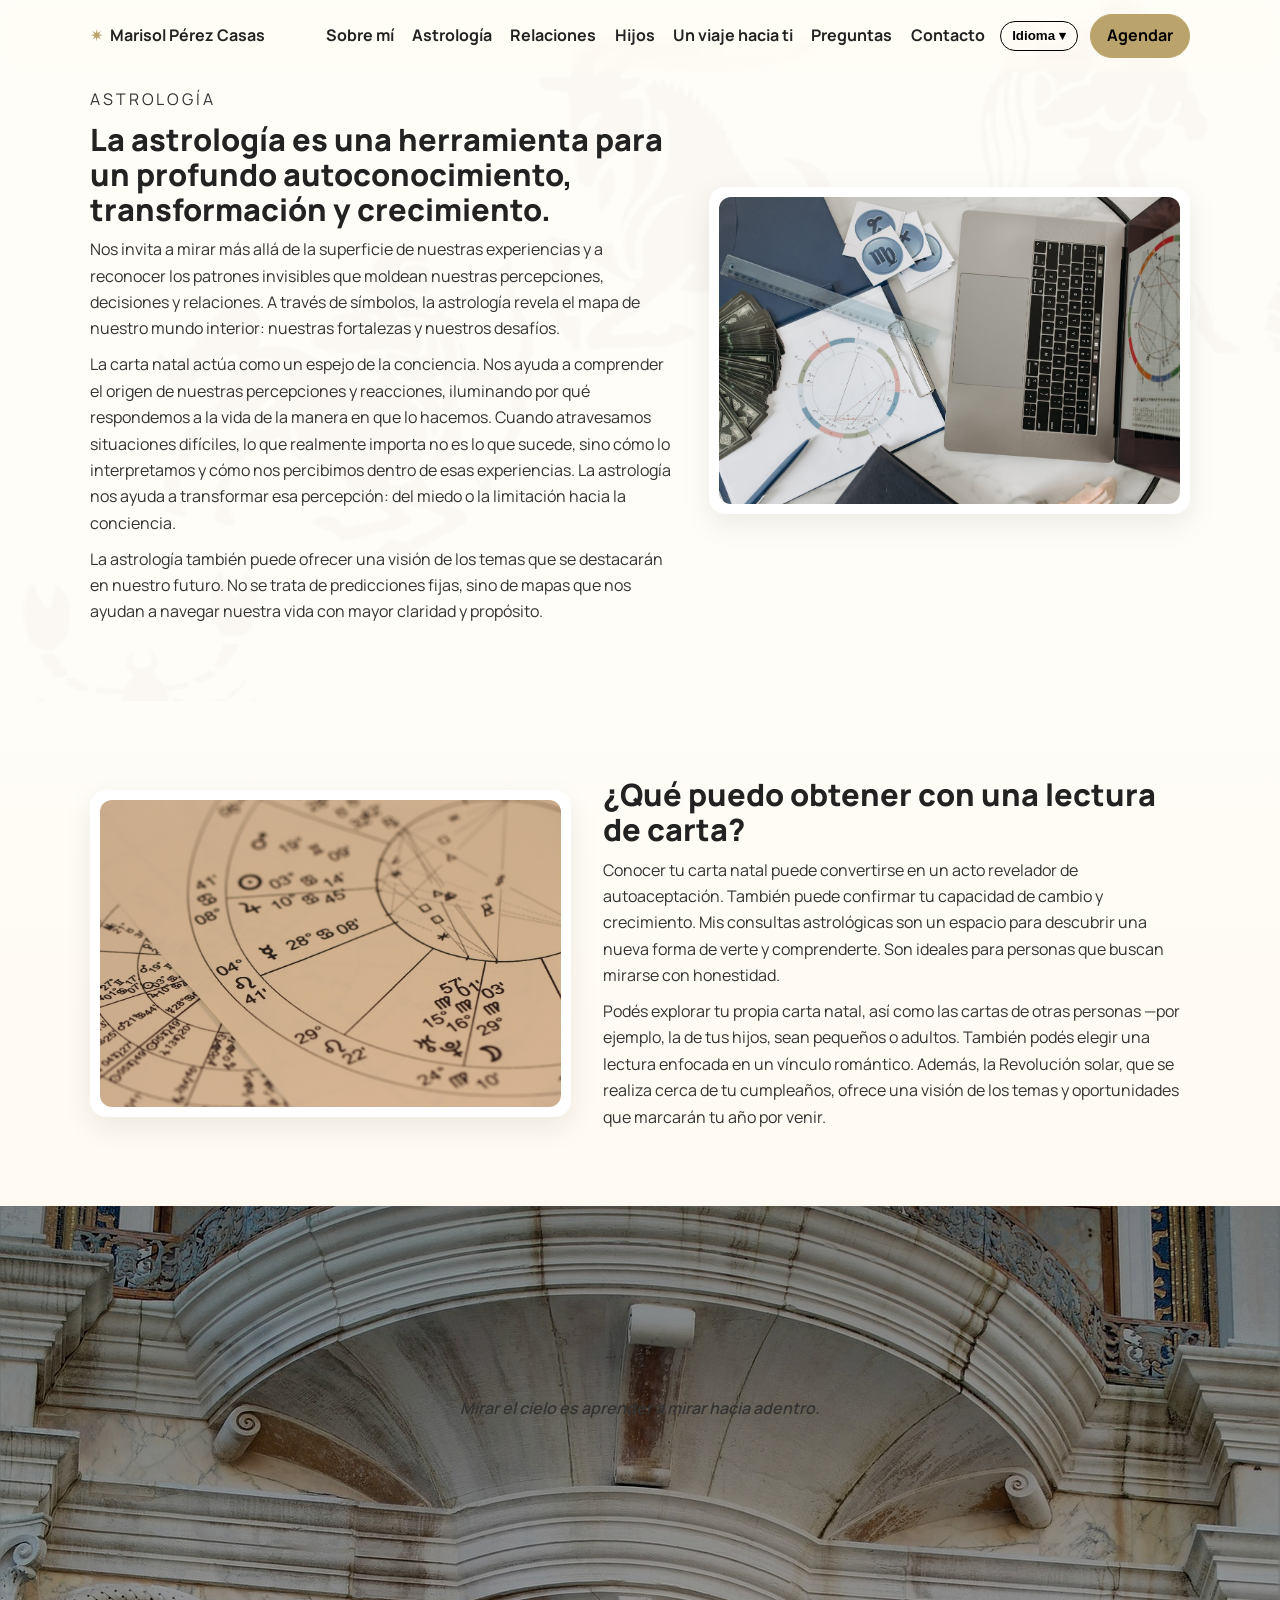
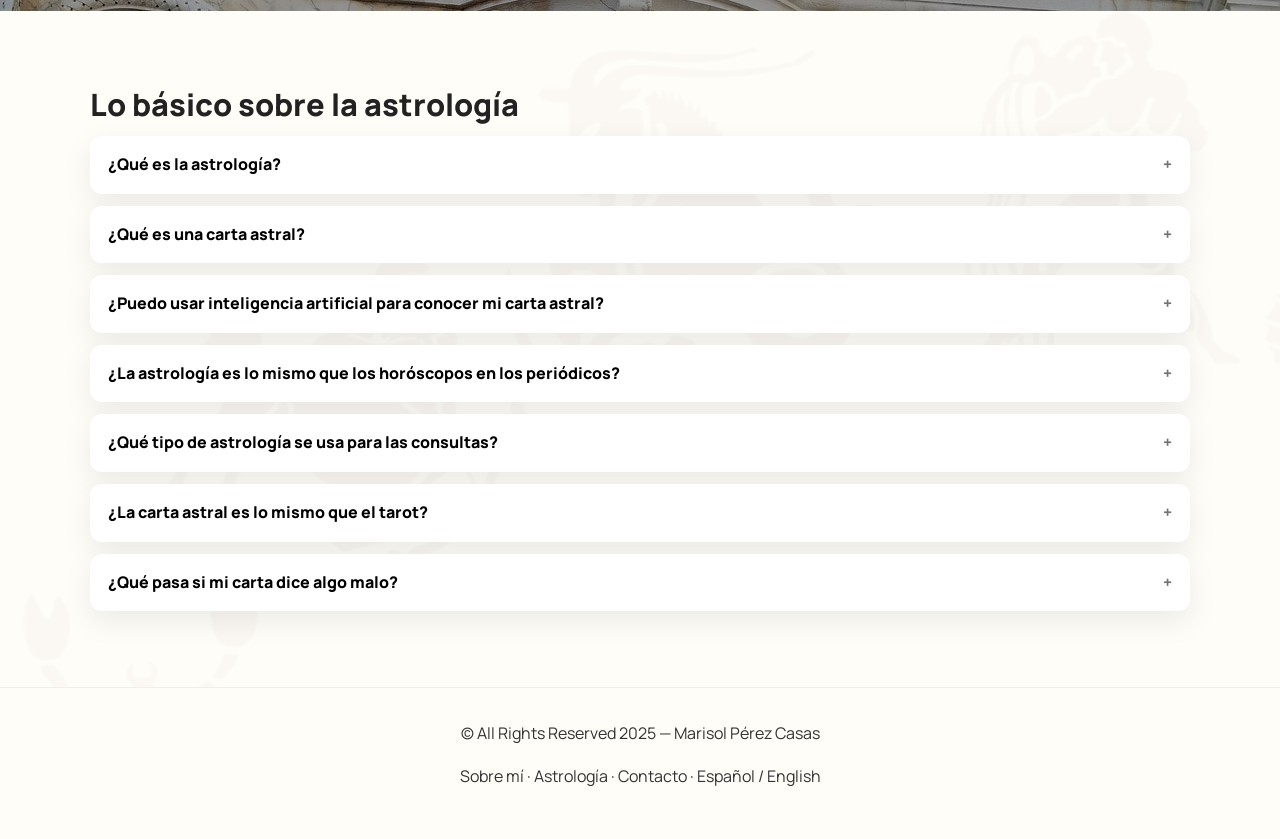
==== astrologia.html @ abf8d865 "Add files via upload" ====
<!doctype html>
<html lang="es">
<head>
  <meta charset="utf-8" />
  <meta name="viewport" content="width=device-width, initial-scale=1" />
  <title>Astrología — Marisol Pérez Casas</title>
  <meta name="description" content="La astrología como herramienta de autoconocimiento, transformación y crecimiento.">
  <link rel="preconnect" href="https://fonts.gstatic.com" crossorigin>
  <link href="https://fonts.googleapis.com/css2?family=Manrope:wght@400;600;700;800&display=swap" rel="stylesheet">

  <!-- 1) GLOBAL del sitio (NO tocar el orden) -->
  <link rel="stylesheet" href="styles.css?v=3">
  <!-- 2) Estilos LOCALES de esta página -->
  <link rel="stylesheet" href="astrologia.css?v=3">

  <link rel="icon" href="favicon.png">
</head>

<body>
  <!-- HEADER (mismo patrón que el sitio) -->
  <header class="site-header" id="site-header">
    <div class="wrap bar">
      <a class="brand" href="index.html#inicio"><span class="mark">✷</span>Marisol Pérez Casas</a>
      <nav class="site-nav" aria-label="Principal">
        <a href="sobre-mi.html">
          <span class="i18n" data-lang="es">Sobre mí</span>
          <span class="i18n" data-lang="en">About me</span>
        </a>

        <a href="astrologia.html" aria-current="page">
          <span class="i18n" data-lang="es">Astrología</span>
          <span class="i18n" data-lang="en">Astrology</span>
        </a>

        <a href="relaciones.html">
          <span class="i18n" data-lang="es">Relaciones</span>
          <span class="i18n" data-lang="en">Relationships</span>
        </a>

        <a href="hijos.html">
          <span class="i18n" data-lang="es">Hijos</span>
          <span class="i18n" data-lang="en">Children</span>
        </a>

        <a href="viaje.html">
          <span class="i18n" data-lang="es">Un viaje hacia ti</span>
          <span class="i18n" data-lang="en">A Journey Within</span>
        </a>

        <a href="faqs.html">
          <span class="i18n" data-lang="es">Preguntas</span>
          <span class="i18n" data-lang="en">FAQs</span>
        </a>

        <a href="contacto.html">
          <span class="i18n" data-lang="es">Contacto</span>
          <span class="i18n" data-lang="en">Contact</span>
        </a>

        <!-- Idiomas (con banderas) -->
        <div class="lang">
          <button class="lang-btn" aria-haspopup="true" aria-expanded="false">
            <span class="i18n" data-lang="es">Idioma ▾</span>
            <span class="i18n" data-lang="en">Language ▾</span>
          </button>
          <div class="lang-menu" role="menu">
            <a role="menuitem" href="#" data-setlang="es">🇵🇷 Español</a>
            <a role="menuitem" href="#" data-setlang="en">🇺🇸 English</a>
          </div>
        </div>

        <a class="btn" href="index.html#cta">
          <span class="i18n" data-lang="es">Agendar</span>
          <span class="i18n" data-lang="en">Book now</span>
        </a>
      </nav>
      <button class="nav-toggle" aria-label="Abrir menú" aria-expanded="false">☰</button>
    </div>
  </header>

  <main id="contenido">
    <!-- INTRO: texto izq + foto der (mosaico sutil) -->
    <section class="astro-hero astro-mosaic">
      <div class="wrap astro-grid">
        <div class="astro-copy">
          <p class="eyebrow i18n" data-lang="en">ASTRO BASICS</p>
          <p class="eyebrow i18n" data-lang="es">ASTROLOGÍA</p>

          <h1 class="section-title i18n" data-lang="en">
            Astrology is a tool for deep self-knowledge, transformation, and growth.
          </h1>
          <h1 class="section-title i18n" data-lang="es">
            La astrología es una herramienta para un profundo autoconocimiento, transformación y crecimiento.
          </h1>

          <!-- Texto EN -->
          <div class="i18n" data-lang="en">
            <p>Astrology invites us to look beyond the surface of our experiences and recognize the invisible patterns that shape our perceptions, choices, and relationships. Through symbols, astrology reveals the blueprint of our inner world—our strengths and challenges.</p>
            <p>The natal chart serves as a mirror of consciousness. It helps us understand the origin of our perceptions and reactions, illuminating why we respond to life the way we do. When we move through difficult situations, what truly matters is not what happens, but how we interpret it and how we perceive ourselves within those experiences. Astrology helps us shift that perception—from fear or limitation to awareness.</p>
            <p>Astrology can also offer insight into the themes that will be emphasized in our future. These are not fixed predictions, but rather roadmaps that help us navigate the unfolding of our life.</p>
          </div>

          <!-- Texto ES -->
          <div class="i18n" data-lang="es">
            <p>Nos invita a mirar más allá de la superficie de nuestras experiencias y a reconocer los patrones invisibles que moldean nuestras percepciones, decisiones y relaciones. A través de símbolos, la astrología revela el mapa de nuestro mundo interior: nuestras fortalezas y nuestros desafíos.</p>
            <p>La carta natal actúa como un espejo de la conciencia. Nos ayuda a comprender el origen de nuestras percepciones y reacciones, iluminando por qué respondemos a la vida de la manera en que lo hacemos. Cuando atravesamos situaciones difíciles, lo que realmente importa no es lo que sucede, sino cómo lo interpretamos y cómo nos percibimos dentro de esas experiencias. La astrología nos ayuda a transformar esa percepción: del miedo o la limitación hacia la conciencia.</p>
            <p>La astrología también puede ofrecer una visión de los temas que se destacarán en nuestro futuro. No se trata de predicciones fijas, sino de mapas que nos ayudan a navegar nuestra vida con mayor claridad y propósito.</p>
          </div>
        </div>

        <figure class="frame astro-figure">
          <img src="cartanatal3.jpg" alt="Ilustración y cálculo de carta natal sobre escritorio">
        </figure>
      </div>
    </section>

    <!-- ¿Qué obtengo con una lectura? (imagen izq + texto der) -->
    <section class="astro-duo">
      <div class="wrap astro-grid astro-grid--invert">
        <figure class="frame astro-figure">
          <img src="cartanatal6.jpg" alt="Detalle de un mapa natal y notas">
        </figure>

        <div class="astro-copy">
          <h2 class="section-title i18n" data-lang="en">What do I get when I have my chart read?</h2>
          <h2 class="section-title i18n" data-lang="es">¿Qué puedo obtener con una lectura de carta?</h2>

          <!-- EN -->
          <div class="i18n" data-lang="en">
            <p>Getting to know your natal chart can become a revealing act of self-acceptance. It can also confirm your capacity for change and growth. My astrology consultations are a space to find a new way of seeing and understanding yourself. They are ideal for people who want to look at themselves honestly.</p>
            <p>You can explore your own natal chart, as well as the charts of others—such as your children, whether young or adult. You may also choose a reading focused on a romantic relationship. In addition, the Solar Return reading, done around your birthday, offers insight into the themes and opportunities that will shape your year ahead.</p>
          </div>
          <!-- ES -->
          <div class="i18n" data-lang="es">
            <p>Conocer tu carta natal puede convertirse en un acto revelador de autoaceptación. También puede confirmar tu capacidad de cambio y crecimiento. Mis consultas astrológicas son un espacio para descubrir una nueva forma de verte y comprenderte. Son ideales para personas que buscan mirarse con honestidad.</p>
            <p>Podés explorar tu propia carta natal, así como las cartas de otras personas —por ejemplo, la de tus hijos, sean pequeños o adultos. También podés elegir una lectura enfocada en un vínculo romántico. Además, la Revolución solar, que se realiza cerca de tu cumpleaños, ofrece una visión de los temas y oportunidades que marcarán tu año por venir.</p>
          </div>
        </div>
      </div>
    </section>

    <!-- Ventana / Banda (parallax) -->
    <section class="astro-band" aria-label="Frase destacada">
      <div class="astro-band-inner">
        <p class="i18n" data-lang="en">To look at the sky is to learn to look within.</p>
        <p class="i18n" data-lang="es">Mirar el cielo es aprender a mirar hacia adentro.</p>
      </div>
    </section>

    <!-- FAQ: Lo básico sobre la astrología (con imagen pequeña en Q2) -->
    <section class="astro-faq astro-mosaic" id="faq">
      <div class="wrap">
        <h2 class="section-title i18n" data-lang="en">Astrology Basics</h2>
        <h2 class="section-title i18n" data-lang="es">Lo básico sobre la astrología</h2>

        <div class="astro-accordion" id="astro-accordion">
          <!-- Q1 -->
          <article class="astro-item">
            <button class="astro-q" aria-expanded="false">
              <span class="i18n" data-lang="en">What is astrology?</span>
              <span class="i18n" data-lang="es">¿Qué es la astrología?</span>
              <span class="astro-icon" aria-hidden="true">+</span>
            </button>
            <div class="astro-a" hidden>
              <div class="i18n" data-lang="en">
                <p>Astrology is a sacred language that opens doors to self-knowledge and transformation. It is a map that connects the cosmos with the psyche and displays the deeper meaning of our relationships and experiences. Astrology relies on symbols as a way of revealing our inner architecture. It illuminates our energetic makeup, potential, and patterns.</p>
              </div>
              <div class="i18n" data-lang="es">
                <p>La astrología es un lenguaje sagrado que abre puertas al autoconocimiento y la transformación. Mi mirada astrológica se basa en la carta natal como un mapa que conecta el cosmos con la psique y nos revela el sentido de nuestros vínculos y experiencias. La astrología incluye símbolos como una forma de revelar nuestra arquitectura interna. Muestra las energías que nos conforman, nuestro potencial y nuestros patrones.</p>
              </div>
            </div>
          </article>

          <!-- Q2 (con imagen pequeña interna) -->
          <article class="astro-item">
            <button class="astro-q" aria-expanded="false">
              <span class="i18n" data-lang="en">What is a natal chart?</span>
              <span class="i18n" data-lang="es">¿Qué es una carta astral?</span>
              <span class="astro-icon" aria-hidden="true">+</span>
            </button>
            <div class="astro-a" hidden>
              <div class="i18n" data-lang="en">
                <p>A natal chart is the map of the sky on the date, time, and place of your birth. The chart is composed of symbols, and astrologers study for years to understand the meaning of each one. This is Carl Jung’s natal chart; he used astrology for patient analysis and as a research tool. Carl Jung was a Swiss psychiatrist and psychologist and the founder of analytical psychology.</p>
              </div>
              <div class="i18n" data-lang="es">
                <p>Es el mapa del cielo en la fecha, hora y lugar de tu nacimiento. La carta se compone de símbolos. El astrólogo estudia durante años para entender qué significa cada símbolo. Esta es la carta astral de Carl Jung, quien usaba la astrología para su análisis de pacientes y como medio de investigación.</p>
              </div>

              <figure class="astro-fig-small">
                <img src="carta.webp" alt="Ejemplo de carta natal">
                <figcaption>
                  <span class="i18n" data-lang="en">Example natal chart.</span>
                  <span class="i18n" data-lang="es">Ejemplo de carta natal.</span>
                </figcaption>
              </figure>
            </div>
          </article>

          <!-- Q3 -->
          <article class="astro-item">
            <button class="astro-q" aria-expanded="false">
              <span class="i18n" data-lang="en">Can I use artificial intelligence to understand my birth chart?</span>
              <span class="i18n" data-lang="es">¿Puedo usar inteligencia artificial para conocer mi carta astral?</span>
              <span class="astro-icon" aria-hidden="true">+</span>
            </button>
            <div class="astro-a" hidden>
              <div class="i18n" data-lang="en">
                <p>It’s possible that one day AI will be able to make surprising interpretations of a chart. That is not yet the case. I have asked AI questions about my own chart, and it makes mistakes, often responding: “You’re right, sorry!” Nothing replaces, nor will ever replace, the personal contact with a human astrologer.</p>
              </div>
              <div class="i18n" data-lang="es">
                <p>Es probable que algún día la inteligencia artificial logre hacer interpretaciones sorprendentes de una carta. Eso aún no es posible. Le he hecho preguntas a IA sobre mi carta, pero se equivoca y me dice: “¡disculpa, tienes razón!”. Nada sustituye, ni sustituirá, el contacto personal con un astrólogo humano.</p>
              </div>
            </div>
          </article>

          <!-- Q4 -->
          <article class="astro-item">
            <button class="astro-q" aria-expanded="false">
              <span class="i18n" data-lang="en">Is astrology the same as the horoscopes in newspapers?</span>
              <span class="i18n" data-lang="es">¿La astrología es lo mismo que los horóscopos en los periódicos?</span>
              <span class="astro-icon" aria-hidden="true">+</span>
            </button>
            <div class="astro-a" hidden>
              <div class="i18n" data-lang="en">
                <p>No. Newspaper horoscopes are very general messages based only on the Sun sign, which is why they can sound vague or repetitive. Astrology, on the other hand, is a deep and personalized language. It considers the positions of the Sun, Moon, Ascendant, and all the planets at the moment of your birth, creating a unique chart that reveals your character, your cycles, and your potential.</p>
              </div>
              <div class="i18n" data-lang="es">
                <p>No. Los horóscopos de los periódicos son mensajes muy generales basados solo en el signo solar y por eso pueden sonar imprecisos o repetitivos. La astrología, en cambio, es un lenguaje profundo y personalizado. Considera la posición del Sol, la Luna, el Ascendente y todos los planetas al momento de tu nacimiento, creando una carta única que revela tu carácter, tus ciclos y tu potencial.</p>
              </div>
            </div>
          </article>

          <!-- Q5 -->
          <article class="astro-item">
            <button class="astro-q" aria-expanded="false">
              <span class="i18n" data-lang="en">What type of astrology is used for the consultations?</span>
              <span class="i18n" data-lang="es">¿Qué tipo de astrología se usa para las consultas?</span>
              <span class="astro-icon" aria-hidden="true">+</span>
            </button>
            <div class="astro-a" hidden>
              <div class="i18n" data-lang="en">
                <p>Astrology has developed over centuries, and there are many trends and schools. I focus on what is often called evolutionary or psychological astrology, where the birth chart is seen as a “code” that astrologers interpret to find answers to the mystery that each human being is.</p>
              </div>
              <div class="i18n" data-lang="es">
                <p>La astrología tiene muchos siglos de evolución. Hay muchas tendencias y corrientes astrológicas. Me enfoco en lo que llaman “astrología evolutiva” o “psicológica”, donde la carta astral es un “código” que interpretamos los astrólogos para encontrar respuestas al misterio que es cada ser humano.</p>
              </div>
            </div>
          </article>

          <!-- Q6 -->
          <article class="astro-item">
            <button class="astro-q" aria-expanded="false">
              <span class="i18n" data-lang="en">Is a birth chart the same as the tarot?</span>
              <span class="i18n" data-lang="es">¿La carta astral es lo mismo que el tarot?</span>
              <span class="astro-icon" aria-hidden="true">+</span>
            </button>
            <div class="astro-a" hidden>
              <div class="i18n" data-lang="en">
                <p>No. A birth chart is created from your birth data (date, time, and place) and reflects the position of the planets at that moment, offering a unique map of your personality, cycles, and potential. Tarot, on the other hand, is a symbolic tool that uses cards to explore present situations and open perspectives on possible paths. They are different languages, but they can complement each other as guides for self-knowledge.</p>
              </div>
              <div class="i18n" data-lang="es">
                <p>No. La carta astral se construye con tus datos de nacimiento (fecha, hora y lugar) y refleja la posición de los planetas al momento en que naciste, ofreciendo un mapa único de tu personalidad, ciclos y potencial. El tarot, en cambio, es una herramienta simbólica que utiliza cartas para explorar situaciones presentes y abrir perspectivas sobre posibles caminos. Ambos son lenguajes distintos, pero pueden complementarse como guías de autoconocimiento.</p>
              </div>
            </div>
          </article>

          <!-- Q7 -->
          <article class="astro-item">
            <button class="astro-q" aria-expanded="false">
              <span class="i18n" data-lang="en">What if my chart says something bad?</span>
              <span class="i18n" data-lang="es">¿Qué pasa si mi carta dice algo malo?</span>
              <span class="astro-icon" aria-hidden="true">+</span>
            </button>
            <div class="astro-a" hidden>
              <div class="i18n" data-lang="en">
                <p>In astrology, there are no “good” or “bad” charts. Every configuration shows potentials, challenges, and lessons. What might seem “difficult” in your chart actually points to tensions that can be transformed into opportunities for growth, resources, and new directions. The purpose of a reading is to give you clarity and tools so you can make the most of your talents and face your challenges with greater awareness.</p>
              </div>
              <div class="i18n" data-lang="es">
                <p>En astrología no existen cartas “buenas” o “malas”. Cada configuración muestra potenciales, desafíos y aprendizajes. Lo que puede parecer “difícil” en tu carta señala tensiones que podés convertir en oportunidades de crecimiento, en recursos y en caminos para transformarte. La lectura busca dar claridad y herramientas para que aproveches tus talentos y afrontes tus retos con mayor conciencia.</p>
              </div>
            </div>
          </article>

        </div>
      </div>
    </section>
  </main>

  <footer>
    <div class="wrap">
      <p>© All Rights Reserved 2025 — Marisol Pérez Casas</p>
      <p>Sobre mí · Astrología · Contacto · Español / English</p>
    </div>
  </footer>

  <script src="astrologia.js?v=3" defer></script>
</body>
</html>
---- styles.css ----
:root{
  --bg:#fffdf8; --ink:#222; --muted:#555; --accent:#bba36c; --deep:#0e0e16;
  --card:#fff; --shadow:0 10px 30px rgba(0,0,0,.08); --radius:16px;
}
*{box-sizing:border-box;margin:0;padding:0}
html{scroll-behavior:smooth}
body{font-family:Manrope,system-ui,sans-serif;background:var(--bg);color:var(--ink);line-height:1.6;font-size:16px;-webkit-font-smoothing:antialiased;-moz-osx-font-smoothing:grayscale}
img{max-width:100%;height:auto;display:block}
.wrap{width:min(1100px,92%);margin-inline:auto}

/* HEADER */
.site-header{position:fixed;inset:0 0 auto;z-index:30;backdrop-filter:saturate(140%) blur(6px);transition:color .2s ease}
.bar{display:flex;justify-content:space-between;align-items:center;padding:14px 0}
.brand{font-weight:700;text-decoration:none;display:flex;align-items:center;gap:.4rem}
.mark{color:var(--accent)}
.site-nav{display:flex;align-items:center;gap:12px}
.site-nav a{font-weight:700;text-decoration:none;padding:.3rem .2rem;border-radius:6px}
.site-nav .btn{border:1px solid var(--accent);padding:.5rem 1rem;border-radius:999px}
.nav-toggle{display:none}

/* Header color modes */
.site-header.on-dark .brand,
.site-header.on-dark .site-nav a{color:#fff}
.site-header.on-dark .site-nav .btn{border-color:#fff;color:#000;background:#fff}
.site-header:not(.on-dark) .brand,
.site-header:not(.on-dark) .site-nav a{color:var(--ink)}
.site-header:not(.on-dark) .site-nav .btn{border-color:var(--accent);color:#000;background:var(--accent)}

/* Idioma dropdown */
.lang{position:relative}
.lang-btn{background:transparent;border:1px solid currentColor;border-radius:999px;padding:.4rem .7rem;font-weight:700;cursor:pointer}
.lang-menu{position:absolute;right:0;top:calc(100% + 6px);background:var(--card);box-shadow:var(--shadow);border-radius:10px;padding:6px;display:none}
.lang-menu.open{display:block}
.lang-menu a{display:block;padding:.45rem .7rem;color:inherit;white-space:nowrap;text-decoration:none}

/* HERO */
.hero{position:relative;min-height:90vh;display:flex;align-items:center;justify-content:center;color:#fff;text-align:center}
.hero video{position:absolute;inset:0;width:100%;height:100%;object-fit:cover;z-index:-1;filter:brightness(.6);background:#000}
.hero-content{padding:110px 1rem 60px}
h1{
  font-family: Manrope, system-ui, sans-serif;
  font-weight: 800;
  font-size: clamp(2rem,4vw + 1rem,3.5rem);
  line-height: 1.14;
  margin-bottom: .5em;
}
.lead{font-size:1.1rem;max-width:45ch;margin-inline:auto;margin-bottom:1.5em}
.cta-row{display:flex;gap:1rem;justify-content:center;flex-wrap:wrap}
.btn{display:inline-block;padding:.8rem 1.3rem;border-radius:999px;text-decoration:none;font-weight:800;transition:transform .2s}
.btn-primary{background:var(--accent);color:#000}
.btn-ghost{border:1px solid #fff;color:#fff}
.btn:hover{transform:translateY(-2px)}

/* SECCIONES */
section{padding:80px 0}
.section-title{
  font-family: Manrope, system-ui, sans-serif; /* fuente consistente para todos los títulos de sección */
  font-weight: 800;
  font-size: clamp(1.85rem, 2.4vw, 2.2rem);
  line-height: 1.14;
  margin-bottom: .5rem;
  color: inherit;
}

/* Párrafos: espaciado y lectura más profesional en todas las secciones */
section p,
.wrap p,
.about-grid p,
.natal p,
.transformacion p,
.mosaic p{
  margin-bottom: 1.05rem;   /* separación consistente entre párrafos */
  color: #333;              /* texto ligeramente más oscuro para buena legibilidad */
  font-size: 1rem;
  line-height: 1.65;        /* mayor interlineado para lectura cómoda */
}

/* Evitar margen extra en el último párrafo de una sección */
section p:last-child{margin-bottom:0}
.section-sub{color:var(--muted);margin-bottom:1.5em}
.quote{font-style:italic;color:#6c6284}
/* Pretítulo (eyebrow) */
.eyebrow{font-size:12px; letter-spacing:.18em; text-transform:uppercase; color:var(--muted); margin:0 0 6px}

/* GRIDS */
.about-grid{display:grid;grid-template-columns:1.1fr .9fr;gap:2rem;align-items:center}
.about-grid--invert{grid-template-columns:.9fr 1.1fr}

/* FRAME */
.frame{background:var(--card);border-radius:var(--radius);box-shadow:var(--shadow);padding:10px}
.frame img{border-radius:12px}

/* MOSAICO (fondos beige) */
.mosaic{position:relative}
.mosaic::before{
  content:""; position:absolute; inset:0; z-index:0;
  background-image:url("./logo-astro1.png?v=1");
  background-repeat:repeat;
  background-size:1800px auto;
  opacity:.02;
  pointer-events:none;
}
.mosaic > *{ position:relative; z-index:1; }

/* BANDAS NATURALES (parallax) */
.band{position:relative;padding:0;overflow:hidden;min-height:45vh}
.band .band-inner{
  position:relative;z-index:2;text-align:center;color:#fff;
  display:grid;place-items:center;min-height:45vh;padding:0 1rem;
  font-family:Manrope,serif;font-size:1.3rem;
  font-style: italic;
  font-weight: 500;
}
.band::before{
  content:"";position:absolute;inset:0;z-index:0;
  background-size:cover;
  background-position:center var(--band-pos, 0%);
  filter:brightness(.85);
}
.band::after{
  content:"";position:absolute;inset:0;z-index:1;
  background:linear-gradient(180deg,rgba(0,0,0,.35),rgba(0,0,0,.25));
}
.band-playa::before{background-image:url("./playa-atardecer-con-sol.jpg?v=1");}
.band-luna::before{background-image:url("./ciclo-lunar.jpg?v=1");}

/* Forzar contraste en textos que van sobre imágenes (bandas) */
.band .band-inner,
.band .band-inner p,
.band .band-inner .section-title{
  color: #fff !important;
}

/* TRANSFORMACIÓN */
.transformacion{background:linear-gradient(180deg,#fffdf8,#fffaf1)}

/* SERVICIOS */
.services-grid{display:grid;grid-template-columns:repeat(auto-fit,minmax(240px,1fr));gap:24px;margin-top:22px}
.card{background:var(--card);border-radius:var(--radius);box-shadow:var(--shadow);padding:22px}
.service{text-align:center}
.service.card, a.service.card, .services-grid > a {
  display: block;               /* que la tarjeta ocupe bloque completo */
  text-decoration: none;        /* quitar subrayado de enlace */
  color: inherit;               /* mantener colores del contenido */
  cursor: pointer;
}
.service.card img{transition:transform .18s ease}
.service.card:hover{transform:translateY(-6px)}
.service.card:focus{outline:3px solid rgba(187,163,108,.16);outline-offset:6px}
.service img{width:70px;margin-inline:auto;margin-bottom:10px;opacity:.95}
.service h3{
  font-family: Manrope, system-ui, sans-serif;
  font-weight: 800;
  margin-bottom: .35rem;
}

/* CARTA NATAL */
.natal{
  position: relative;
  z-index: 1;
  display: grid;
  grid-template-columns: 1.1fr .9fr;
  gap: 2rem;
  align-items: center;
  padding: 80px 0;
  margin-top: 32px;
}
.natal::before{
  content:"";
  position:absolute; top:0; bottom:0; left:50%;
  width:100vw; transform:translateX(-50%);
  background:linear-gradient(180deg,#fffdf8,#fffaf1);
  z-index:-1;
}
.natal .frame{background:var(--card);border-radius:var(--radius);box-shadow:var(--shadow);padding:10px}
.natal .frame img{border-radius:12px}

/* TESTIMONIOS */
.testimonials{background:linear-gradient(180deg,#fff,#faf7ef)}
.t-carousel{position:relative; overflow:hidden;}
.t-track{display:flex; transform:translateX(0); transition:transform .5s ease;}
.t-slide{flex:0 0 100%; padding:28px}
.t-slide blockquote{
  font-family: Manrope, system-ui, sans-serif;
  font-weight: 600;
  font-size: clamp(1rem, 1.2vw + .8rem, 1.4rem);
  line-height: 1.6;
  color: #333;
  text-align: center;
  margin-bottom: 12px;
  font-style: italic;
}
.t-slide cite{display:block;text-align:center;color:#666;font-style:normal;font-weight:700}
.t-dots{display:flex;justify-content:center;gap:10px;margin-top:12px}
.t-dot{width:10px;height:10px;border-radius:50%;border:1px solid #999;background:#ddd;cursor:pointer;transition:transform .2s, background .2s}
.t-dot[aria-selected="true"]{background:#555;transform:scale(1.15)}

/* CTA (fondo) */
.cta{position:relative;padding:0}
.cta.cta-bg{
  background:url("./luna-atardecer.jpg?v=1") center/cover no-repeat; 
  min-height:60vh;
}
.cta-overlay{position:absolute;inset:0;background:linear-gradient(180deg,rgba(0,0,0,.45),rgba(0,0,0,.35));z-index:0}
.cta-wrap{position:relative;z-index:1;display:grid;place-items:center;min-height:60vh}
.cta-content{text-align:center}
.cta-content .btn{margin-top:1.2rem}
.on-dark{color:#fff}

/* WhatsApp floating action button (shared across all pages via app.js) */
.whatsapp-fab{
  position:fixed;
  right:20px;
  bottom:20px;
  width:56px;
  height:56px;
  display:grid;
  place-items:center;
  background:#fff;
  border-radius:50%;
  box-shadow:0 8px 20px rgba(0,0,0,.12);
  z-index:9999;
  text-decoration:none;
}
.whatsapp-fab svg{width:26px;height:26px;display:block;color:#000}
.whatsapp-fab:focus{outline:3px solid rgba(187,163,108,.18);outline-offset:4px}

/* FOOTER */
footer{padding:2rem 0;border-top:1px solid #eee;text-align:center;color:#777;font-size:.9rem}

/* RESPONSIVE */
@media (max-width:850px){
  .about-grid,.about-grid--invert,.natal{grid-template-columns:1fr}
  .site-nav{display:none;position:absolute;right:4%;top:60px;background:var(--card);box-shadow:var(--shadow);border-radius:12px;padding:10px;flex-direction:column}
  .site-nav.open{display:flex}
  .nav-toggle{display:inline-block;background:transparent;border:0;font-size:24px;color:inherit}
}
@media (min-width:851px){ .nav-toggle{display:none} }

/* ===== i18n ===== */
.i18n{display:none}
.i18n.is-active{display:revert}

/* Fallback: si no hay JS, mostrar ES por defecto */
html.no-js .i18n[data-lang="es"]{display:revert}

/* --- Selector de idioma: color fijo oscuro, no hereda on-dark --- */
.site-header .lang.lang--fixed .lang-btn{
  color:#111;                   /* SIEMPRE negro */
  border-color:#111;
  background:#fff;
}

.site-header .lang.lang--fixed .lang-menu{
  background:#fff;              /* menú blanco constante */
  box-shadow:var(--shadow);
}

.site-header .lang.lang--fixed .lang-menu a{
  color:#111;                   /* items en negro */
}

.site-header .lang.lang--fixed .lang-menu a:hover{
  background:#f2f2f2;
}

/* Opcional: quitamos borde del botón cuando el header está oscuro
   (ya definimos arriba el borde negro fijo) */
.site-header.on-dark .lang.lang--fixed .lang-btn{
  color:#111;
  border-color:#111;
  background:#fff;
}

/* Espaciado interno entre título, texto y botón */
.cta-content {
  display: flex;
  flex-direction: column;
  align-items: center;
  text-align: center;
  gap: 1.5rem; /* separa los elementos verticalmente */
}
---- astrologia.css ----
/* SOLO estilos locales. El layout base y NAV vienen de styles.css */
:root{
  /* Variables ya existen en styles.css, pero las referenciamos por claridad */
  --bg:#fffdf8; --ink:#222; --muted:#555; --accent:#bba36c;
  --card:#fff; --shadow:0 10px 30px rgba(0,0,0,.08); --radius:16px;
}

/* Utilidades locales */
img{max-width:100%;height:auto;display:block}
.frame{background:var(--card);border-radius:var(--radius);box-shadow:var(--shadow);padding:10px}
.frame img{border-radius:12px}

/* ====== Mosaico sutil como en el index ====== */
.astro-mosaic{position:relative}
.astro-mosaic::before{
  content:""; position:absolute; inset:0; z-index:0;
  background-image:url("logo-astro1.png");
  background-repeat:repeat;
  background-size:1800px auto;  /* grande para que no se noten círculos */
  opacity:.02; pointer-events:none;
}
.astro-mosaic > *{ position:relative; z-index:1 }

/* ====== Grids de la página ====== */
.astro-grid{display:grid;grid-template-columns:1.1fr .9fr;gap:2rem;align-items:center}
.astro-grid--invert{grid-template-columns:.9fr 1.1fr}
@media (max-width:900px){
  .astro-grid,.astro-grid--invert{grid-template-columns:1fr}
}

/* ====== Sección 1 (Intro) ====== */
.astro-hero{padding:76px 0}
.astro-copy p{margin:.6em 0}

/* Limitar y centrar la figura para que no quede chica ni pegada al título */
.astro-figure{
  max-width: 680px;          /* podés subir a 720 si querés más grande */
  justify-self: center;      /* centra dentro del grid */
}

/* ====== Sección 2 (Duo crema) ====== */
.astro-duo{
  padding:76px 0;
  background:linear-gradient(180deg,#fffdf8,#fffaf1);
}

/* ====== Ventana / Banda (parallax) ====== */
.astro-band{
  position:relative; padding:0; overflow:hidden; min-height:45vh;
}
.astro-band .astro-band-inner{
  position:relative; z-index:2; text-align:center; color:#fff;
  display:grid; place-items:center; min-height:45vh; padding:0 1rem;
  font-style:italic; font-weight:600;
}
.astro-band::before{
  content:""; position:absolute; inset:0; z-index:0;
  background-image:url("zoodiaco-edificio.jpg");
  background-size:cover;
  background-position:center var(--astro-band-pos, 0%);
  filter:brightness(.85);
}
.astro-band::after{
  content:""; position:absolute; inset:0; z-index:1;
  background:linear-gradient(180deg,rgba(0,0,0,.35),rgba(0,0,0,.25));
}

/* ====== FAQ (acordeón) ====== */
.astro-faq{padding:76px 0}
.astro-accordion{display:grid;gap:12px;margin-top:14px}
.astro-item{background:var(--card);border-radius:12px;box-shadow:var(--shadow);overflow:hidden}
.astro-q{
  width:100%; text-align:left; background:transparent; border:0; padding:16px 18px;
  font:inherit; font-weight:800; display:flex; justify-content:space-between; align-items:center; cursor:pointer;
}
.astro-icon{font-weight:900; opacity:.55; margin-left:12px; transition:.2s}
.astro-q[aria-expanded="true"] .astro-icon{transform:rotate(45deg)}
.astro-a{padding:0 18px 16px}
.astro-a p{margin:.6em 0}

/* Imagen pequeña dentro de la respuesta #2 */
.astro-fig-small{
  margin:12px auto 0; text-align:center; max-width:320px;   /* tamaño chico */
}
.astro-fig-small img{
  width:100%; height:auto; display:block;
  border-radius:10px; box-shadow:0 8px 22px rgba(0,0,0,.08);
}
.astro-fig-small figcaption{
  font-size:.9rem; color:#666; margin-top:6px;
}

/* ====== Menú móvil (usa el patrón del sitio) ====== */
.nav-toggle{display:none}
@media (max-width:850px){
  .site-nav{display:none;position:absolute;right:4%;top:60px;background:var(--card);box-shadow:var(--shadow);border-radius:12px;padding:10px;flex-direction:column}
  .site-nav.open{display:flex}
  .nav-toggle{display:inline-block;background:transparent;border:0;font-size:24px;color:inherit}
}
@media (min-width:851px){ .nav-toggle{display:none} }

.i18n { display:none; }
html[lang="es"] .i18n[data-lang="es"] { display:block; }
html[lang="en"] .i18n[data-lang="en"] { display:block; }
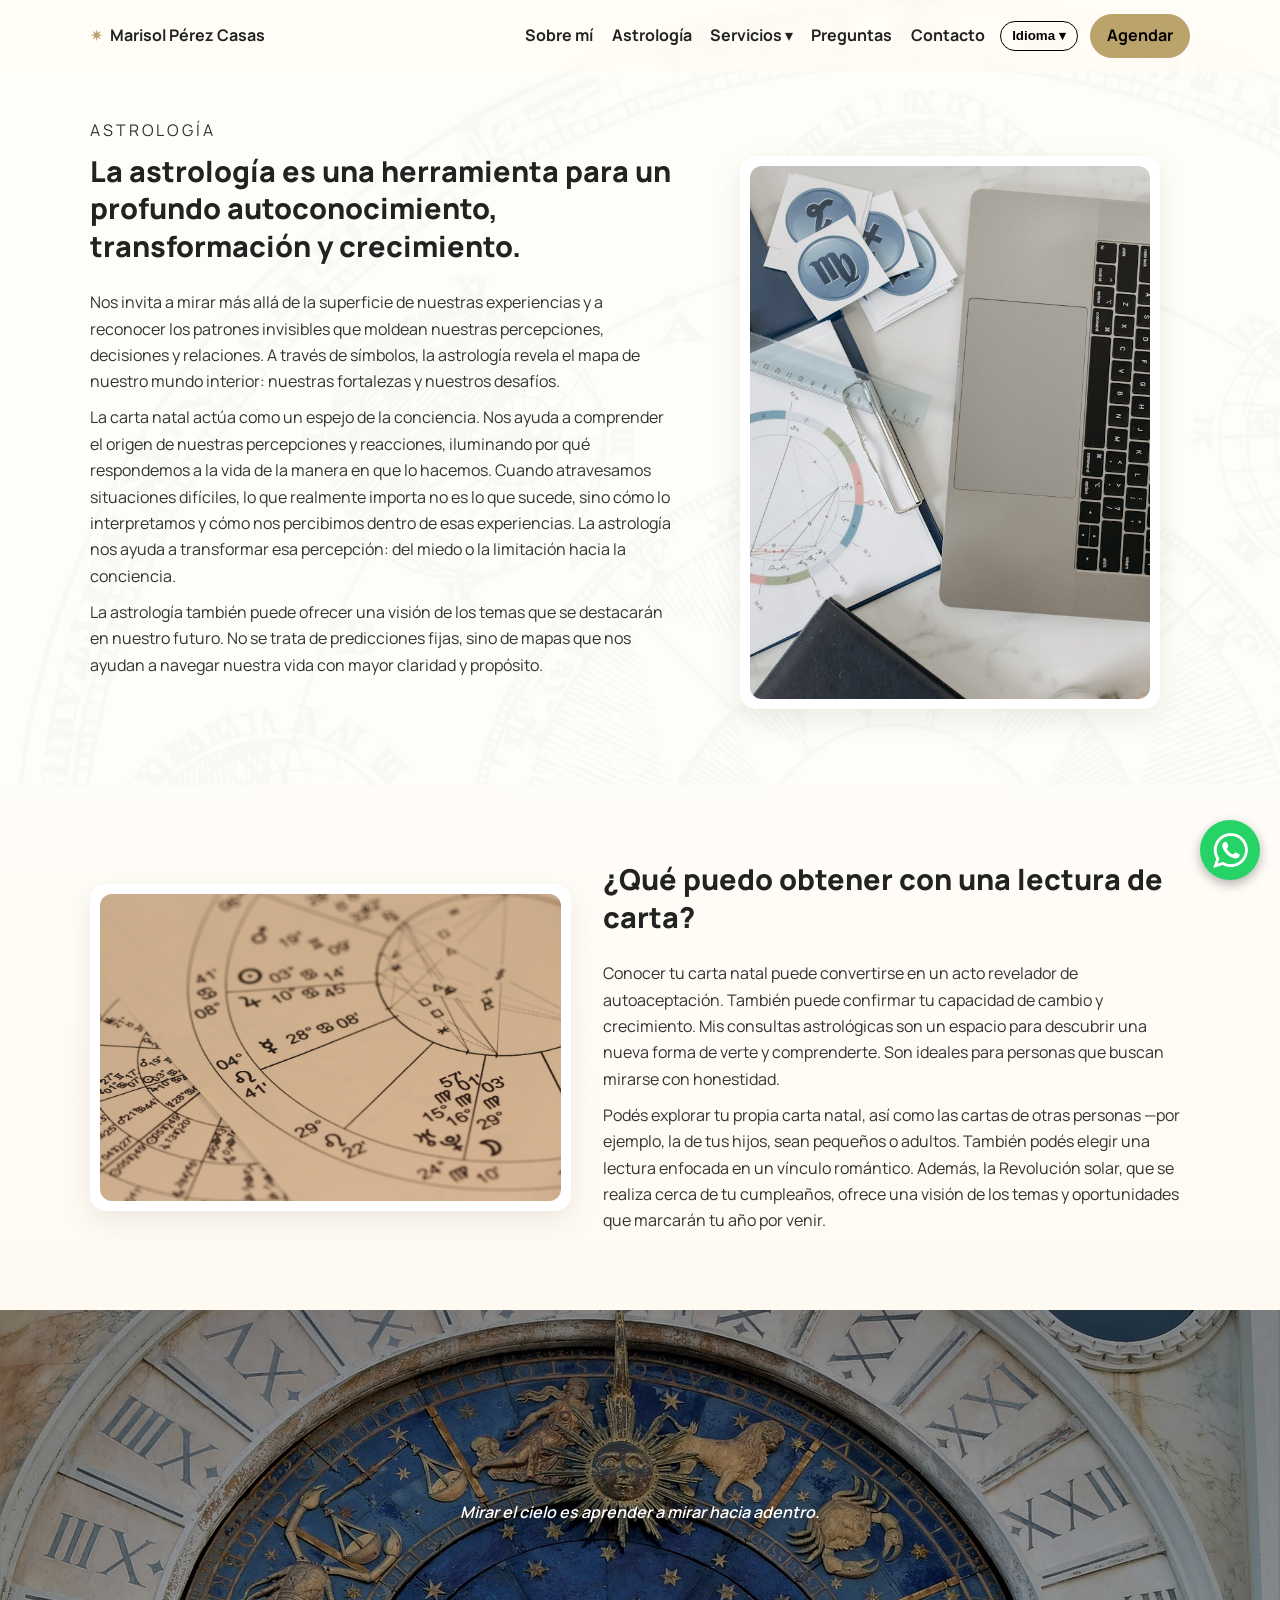
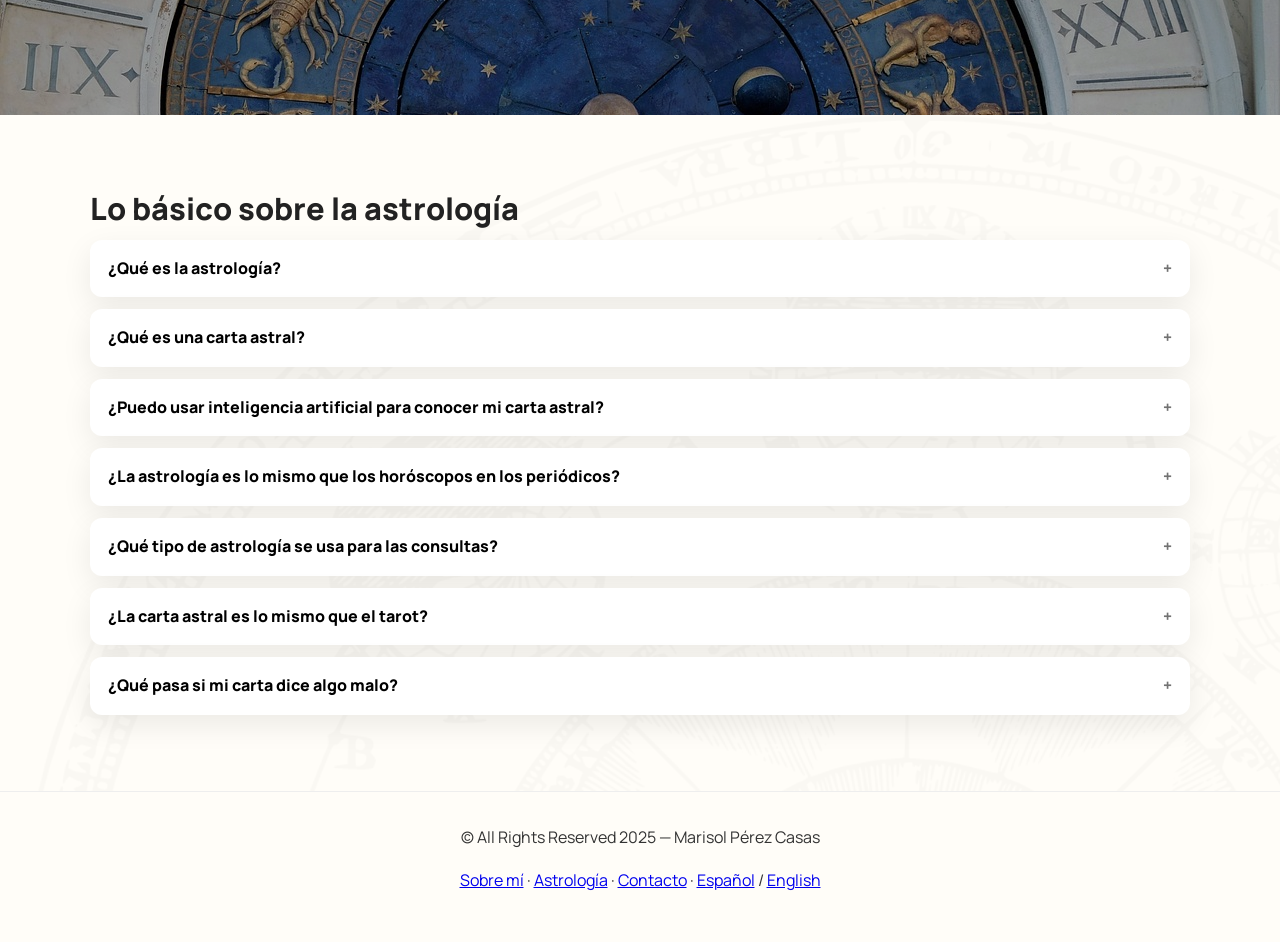
==== commit 79971731: "Add files via upload" ====
--- a/astrologia.html
+++ b/astrologia.html
@@ -32,20 +32,17 @@
           <span class="i18n" data-lang="en">Astrology</span>
         </a>
 
-        <a href="relaciones.html">
-          <span class="i18n" data-lang="es">Relaciones</span>
-          <span class="i18n" data-lang="en">Relationships</span>
-        </a>
-
-        <a href="hijos.html">
-          <span class="i18n" data-lang="es">Hijos</span>
-          <span class="i18n" data-lang="en">Children</span>
-        </a>
-
-        <a href="viaje.html">
-          <span class="i18n" data-lang="es">Un viaje hacia ti</span>
-          <span class="i18n" data-lang="en">A Journey Within</span>
-        </a>
+        <div class="nav-item">
+          <button class="nav-services-btn" aria-expanded="false">
+            <span class="i18n" data-lang="es">Servicios ▾</span>
+            <span class="i18n" data-lang="en">Services ▾</span>
+          </button>
+          <div class="services-menu" role="menu">
+            <a role="menuitem" href="relaciones.html"><span class="i18n" data-lang="es">Relaciones</span><span class="i18n" data-lang="en">Relationships</span></a>
+            <a role="menuitem" href="hijos.html"><span class="i18n" data-lang="es">Hijos</span><span class="i18n" data-lang="en">Children</span></a>
+            <a role="menuitem" href="viaje.html"><span class="i18n" data-lang="es">Un viaje hacia ti</span><span class="i18n" data-lang="en">A Journey Within</span></a>
+          </div>
+        </div>
 
         <a href="faqs.html">
           <span class="i18n" data-lang="es">Preguntas</span>
@@ -289,10 +286,11 @@
   <footer>
     <div class="wrap">
       <p>© All Rights Reserved 2025 — Marisol Pérez Casas</p>
-      <p>Sobre mí · Astrología · Contacto · Español / English</p>
+      <p class="i18n" data-lang="es"><a href="sobre-mi.html">Sobre mí</a> · <a href="astrologia.html">Astrología</a> · <a href="contacto.html">Contacto</a> · <a href="#" data-setlang="es">Español</a> / <a href="#" data-setlang="en">English</a></p>
+      <p class="i18n" data-lang="en"><a href="sobre-mi.html">About</a> · <a href="astrologia.html">Astrology</a> · <a href="contacto.html">Contact</a> · <a href="#" data-setlang="es">Spanish</a> / <a href="#" data-setlang="en">English</a></p>
     </div>
   </footer>
 
-  <script src="astrologia.js?v=3" defer></script>
+  <script src="app.js" defer></script>
 </body>
 </html>
--- a/styles.css
+++ b/styles.css
@@ -1,3 +1,10 @@
+/* ELIMINAR (si existen) líneas inválidas y duplicados
+   - Borrar: 'noo// ...existing code...'
+   - Borrar el primer bloque duplicado de:
+     .lang-btn .lang-flag, .lang-menu .lang-flag { ... }
+*/
+
+/* Asegura variables (debería quedar solo una vez) */
 :root{
   --bg:#fffdf8; --ink:#222; --muted:#555; --accent:#bba36c; --deep:#0e0e16;
   --card:#fff; --shadow:0 10px 30px rgba(0,0,0,.08); --radius:16px;
@@ -32,6 +39,8 @@
 .lang-menu{position:absolute;right:0;top:calc(100% + 6px);background:var(--card);box-shadow:var(--shadow);border-radius:10px;padding:6px;display:none}
 .lang-menu.open{display:block}
 .lang-menu a{display:block;padding:.45rem .7rem;color:inherit;white-space:nowrap;text-decoration:none}
+.lang-menu .lang-flag{ margin-left:.4rem; font-size:1rem; line-height:1; }
+.lang-btn .lang-flag{ display:none; }
 
 /* HERO */
 .hero{position:relative;min-height:90vh;display:flex;align-items:center;justify-content:center;color:#fff;text-align:center}
@@ -96,7 +105,7 @@
   content:""; position:absolute; inset:0; z-index:0;
   background-image:url("./logo-astro1.png?v=1");
   background-repeat:repeat;
-  background-size:1800px auto;
+  background-size:2000px auto;
   opacity:.02;
   pointer-events:none;
 }
@@ -118,7 +127,7 @@
   filter:brightness(.85);
 }
 .band::after{
-  content:"";position:absolute;inset:0;z-index:1;
+  content:""; position:absolute; inset:0; z-index:1;
   background:linear-gradient(180deg,rgba(0,0,0,.35),rgba(0,0,0,.25));
 }
 .band-playa::before{background-image:url("./playa-atardecer-con-sol.jpg?v=1");}
@@ -130,6 +139,21 @@
 .band .band-inner .section-title{
   color: #fff !important;
 }
+
+/* Variantes de bandas/hero locales (coherencia entre páginas) */
+.astro-band-inner, .faq-hero .hero-inner, .hero-content, .cta .cta-content, .astro-hero .astro-copy{
+  color: #fff !important;
+  text-shadow: 0 6px 20px rgba(0,0,0,.45), 0 2px 6px rgba(0,0,0,.25);
+}
+
+/* Menú Servicios (nav) */
+.site-nav .nav-item{position:relative}
+.site-nav .nav-item .nav-services-btn{background:transparent;border:0;color:inherit;font-weight:700;cursor:pointer;padding:.3rem .2rem;border-radius:6px}
+.site-nav .nav-item .services-menu{position:absolute;top:calc(100% + 8px);left:0;background:var(--card);box-shadow:var(--shadow);border-radius:10px;padding:8px;display:none;min-width:180px}
+.site-nav .nav-item.open .services-menu{ display:block; }
+.site-nav .services-menu a{display:block;padding:.45rem .7rem;color:inherit;text-decoration:none;border-radius:6px}
+.site-nav .services-menu a:hover{background:#f5f5f5}
+
 
 /* TRANSFORMACIÓN */
 .transformacion{background:linear-gradient(180deg,#fffdf8,#fffaf1)}
@@ -195,6 +219,109 @@
 .t-dot{width:10px;height:10px;border-radius:50%;border:1px solid #999;background:#ddd;cursor:pointer;transition:transform .2s, background .2s}
 .t-dot[aria-selected="true"]{background:#555;transform:scale(1.15)}
 
+/* ===== Carrusel de Testimonios ===== */
+.testimonial-carousel {
+  position: relative;
+  overflow: hidden;
+  padding-bottom: 3rem;
+}
+
+.testimonial-track {
+  display: flex;
+  transition: transform 0.5s ease-in-out;
+}
+
+.testimonial-card {
+  min-width: 100%;
+  flex-shrink: 0;
+  padding: 2rem;
+  background: var(--card);
+  border-radius: var(--radius);
+  box-shadow: var(--shadow);
+}
+
+.testimonial-card p {
+  font-style: italic;
+  color: var(--muted);
+  margin-bottom: 1rem;
+  line-height: 1.7;
+}
+
+.testimonial-card cite {
+  display: block;
+  font-weight: 700;
+  color: var(--accent);
+  font-style: normal;
+}
+
+/* Dots/indicadores */
+.carousel-dots {
+  display: flex;
+  justify-content: center;
+  gap: 0.5rem;
+  margin-top: 1.5rem;
+}
+
+.dot {
+  width: 10px;
+  height: 10px;
+  border-radius: 50%;
+  background: #ddd;
+  border: none;
+  cursor: pointer;
+  transition: all 0.3s ease;
+  padding: 0;
+}
+
+.dot.active,
+.dot:hover {
+  background: var(--accent);
+  transform: scale(1.2);
+}
+
+.dot:focus {
+  outline: 2px solid var(--accent);
+  outline-offset: 2px;
+}
+
+/* Botones prev/next (opcional) */
+.carousel-btn {
+  position: absolute;
+  top: 50%;
+  transform: translateY(-50%);
+  background: rgba(255, 255, 255, 0.9);
+  border: 1px solid #ddd;
+  border-radius: 50%;
+  width: 40px;
+  height: 40px;
+  display: flex;
+  align-items: center;
+  justify-content: center;
+  cursor: pointer;
+  z-index: 10;
+  transition: all 0.3s ease;
+}
+
+.carousel-btn:hover {
+  background: var(--accent);
+  color: #000;
+  border-color: var(--accent);
+}
+
+.carousel-btn--prev {
+  left: 1rem;
+}
+
+.carousel-btn--next {
+  right: 1rem;
+}
+
+@media (max-width: 768px) {
+  .carousel-btn {
+    display: none;
+  }
+}
+
 /* CTA (fondo) */
 .cta{position:relative;padding:0}
 .cta.cta-bg{
@@ -280,3 +407,70 @@
   text-align: center;
   gap: 1.5rem; /* separa los elementos verticalmente */
 }
+
+/* Servicios: mismo tamaño y en negrita (sin tocar layout) */
+.site-nav .nav-item .nav-services-btn{
+  background:transparent; border:0; color:inherit; cursor:pointer;
+  font:inherit; font-weight:700; line-height:inherit;
+  padding:.3rem .2rem; border-radius:6px;
+  display:inline-flex; align-items:center;
+  -webkit-appearance:none; appearance:none;
+}
+
+/* Dropdown Servicios: fondo blanco + texto negro */
+.site-nav .nav-item .services-menu{
+  position:absolute; top:calc(100% + 8px); left:0;
+  background:#fff; box-shadow:var(--shadow);
+  border-radius:10px; padding:8px; display:none; min-width:180px;
+}
+.site-nav .services-menu a{
+  display:block; padding:.45rem .7rem;
+  color:#111 !important; text-decoration:none; border-radius:6px;
+}
+.site-nav .services-menu a:hover{ background:#f5f5f5; }
+
+/* Frases solicitadas en blanco (hero y CTA) */
+.hero .lead{ color:#fff !important; }
+.cta .cta-content p{ color:#fff !important; }
+
+/* Botón flotante de WhatsApp */
+.whatsapp-float {
+  position: fixed;
+  bottom: 20px;
+  right: 20px;
+  width: 60px;
+  height: 60px;
+  background: #25D366;
+  border-radius: 50%;
+  box-shadow: 0 4px 12px rgba(0,0,0,0.3);
+  display: flex;
+  align-items: center;
+  justify-content: center;
+  z-index: 1000;
+  transition: transform 0.3s ease, box-shadow 0.3s ease;
+}
+
+.whatsapp-float:hover {
+  transform: scale(1.1);
+  box-shadow: 0 6px 20px rgba(0,0,0,0.4);
+}
+
+.whatsapp-float img {
+  width: 35px;
+  height: 35px;
+  object-fit: contain;
+}
+
+@media (max-width: 768px) {
+  .whatsapp-float {
+    width: 50px;
+    height: 50px;
+    bottom: 15px;
+    right: 15px;
+  }
+  
+  .whatsapp-float img {
+    width: 28px;
+    height: 28px;
+  }
+}
--- a/astrologia.css
+++ b/astrologia.css
@@ -28,14 +28,41 @@
   .astro-grid,.astro-grid--invert{grid-template-columns:1fr}
 }
 
-/* ====== Sección 1 (Intro) ====== */
+/* ====== Sección 1 (Intro) - SIN sombreado ====== */
 .astro-hero{padding:76px 0}
 .astro-copy p{margin:.6em 0}
+.astro-copy .section-title,
+.astro-copy p,
+.astro-copy .eyebrow {
+  text-shadow: none;
+}
 
-/* Limitar y centrar la figura para que no quede chica ni pegada al título */
-.astro-figure{
-  max-width: 680px;          /* podés subir a 720 si querés más grande */
-  justify-self: center;      /* centra dentro del grid */
+/* Título negro y más pequeño para ocupar 3 líneas */
+.astro-copy .section-title {
+  color: #222;
+  font-size: 1.8rem;
+  line-height: 1.3;
+  max-width: 100%;
+  margin-bottom: 1.5rem;
+}
+
+@media (max-width: 900px) {
+  .astro-copy .section-title {
+    font-size: 1.5rem;
+  }
+}
+
+/* Imagen vertical en el primer grid (cartanatal3.jpg) */
+.astro-hero .astro-figure {
+  max-width: 420px;  /* más angosto para aspecto vertical */
+  justify-self: center;
+  margin-top: 80px;  /* baja el inicio de la imagen */
+}
+
+.astro-hero .astro-figure img {
+  aspect-ratio: 3/4;  /* proporción vertical */
+  object-fit: cover;
+  object-position: center;
 }
 
 /* ====== Sección 2 (Duo crema) ====== */
@@ -53,12 +80,20 @@
   display:grid; place-items:center; min-height:45vh; padding:0 1rem;
   font-style:italic; font-weight:600;
 }
+.astro-band .astro-band-inner p {
+  color: #fff;
+  font-size: 1 rem;
+  line-height: 1.4;
+  margin: 0;
+}
 .astro-band::before{
   content:""; position:absolute; inset:0; z-index:0;
   background-image:url("zoodiaco-edificio.jpg");
   background-size:cover;
   background-position:center var(--astro-band-pos, 0%);
   filter:brightness(.85);
+  /* Transición suave para movimiento fluido */
+  transition: background-position 0.3s ease-out;
 }
 .astro-band::after{
   content:""; position:absolute; inset:0; z-index:1;
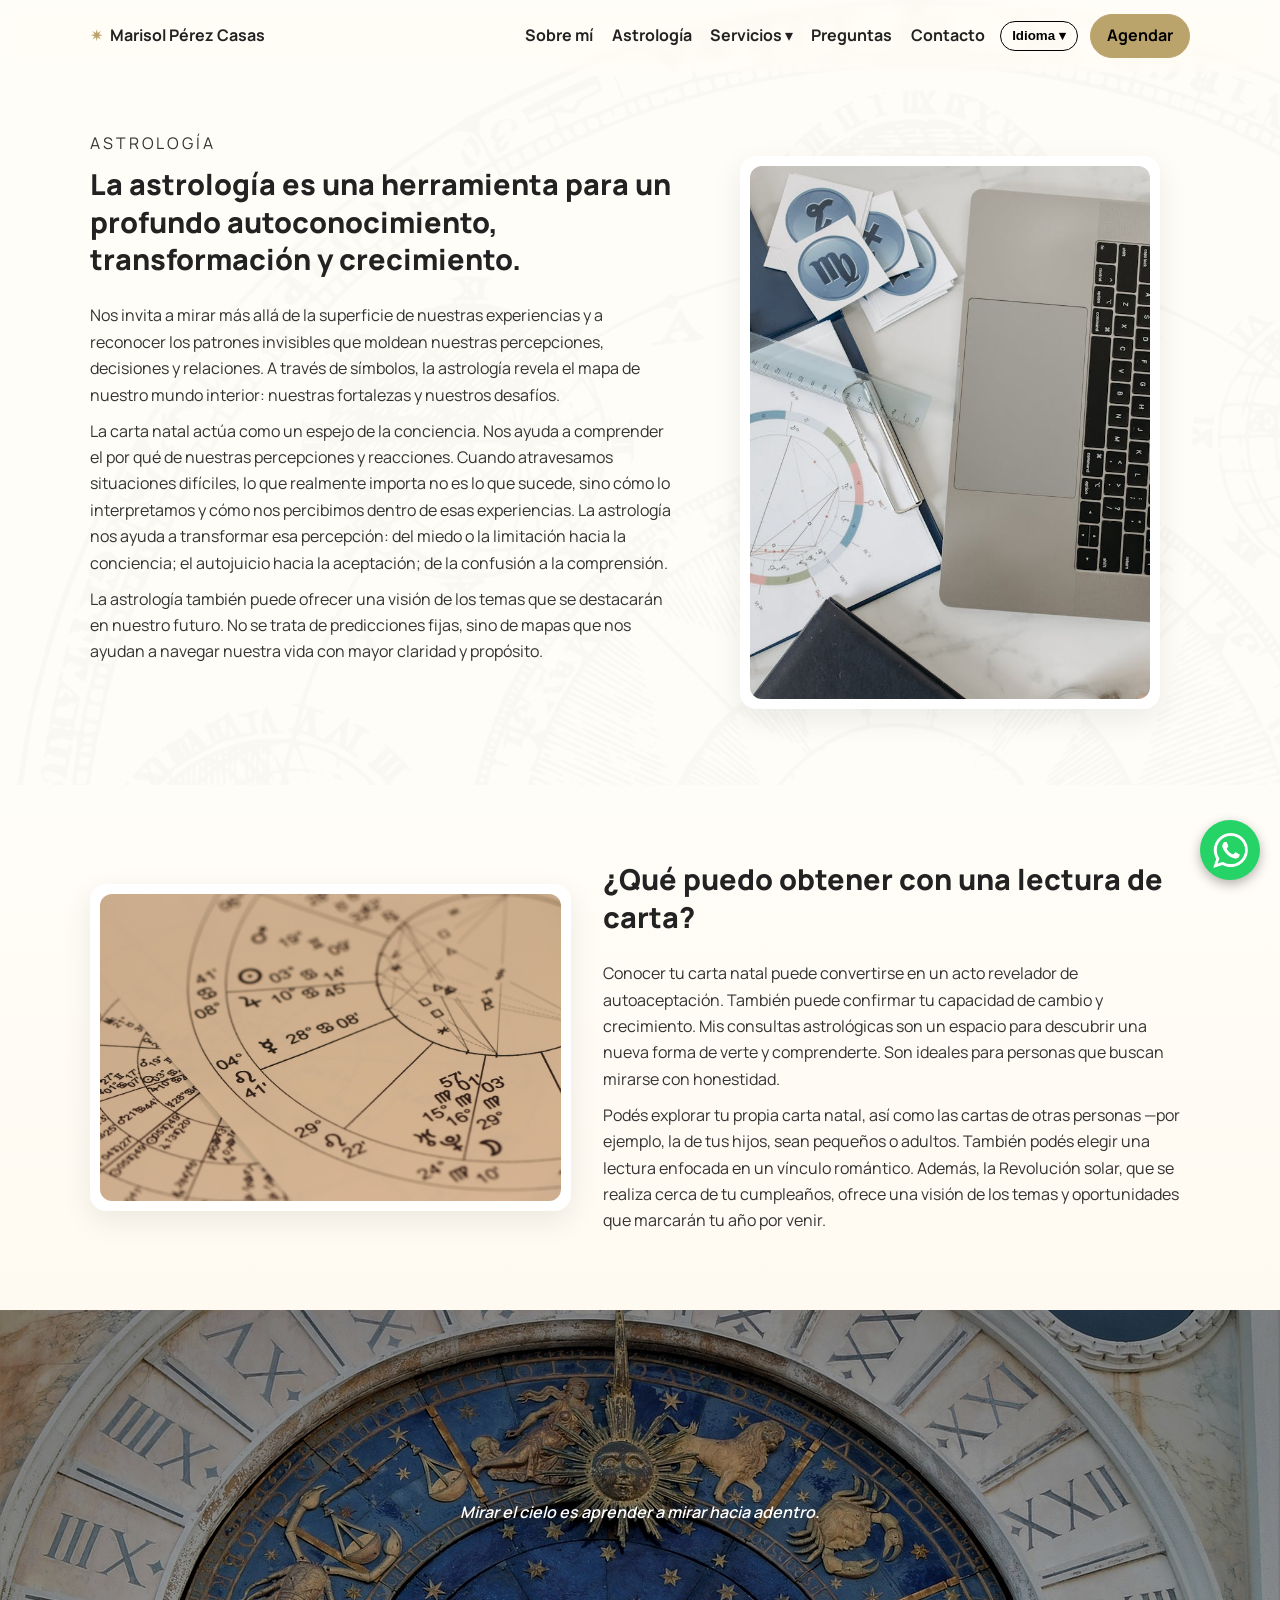
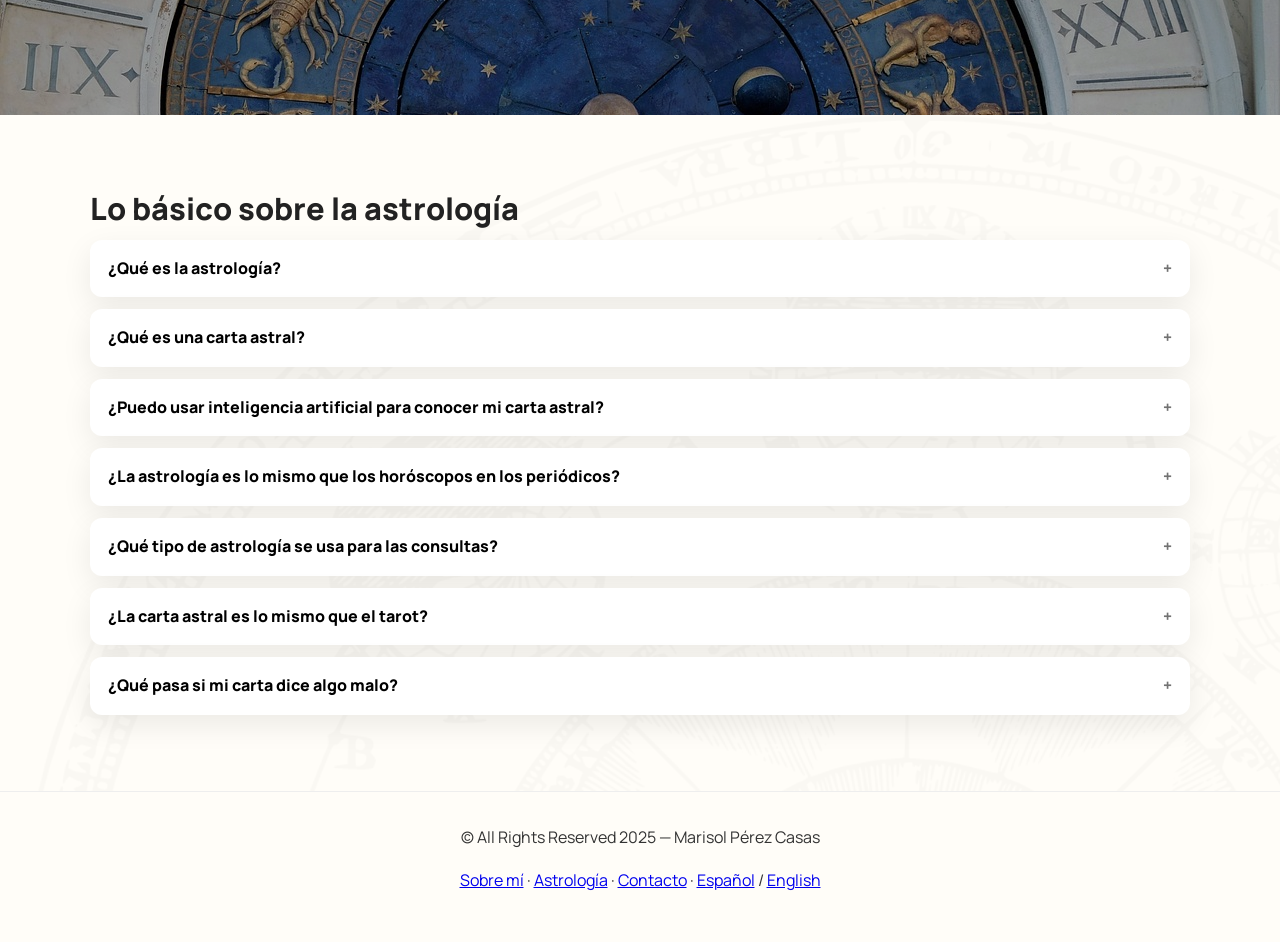
==== commit 118fa9c8: "Add files via upload" ====
--- a/astrologia.html
+++ b/astrologia.html
@@ -92,15 +92,15 @@
 
           <!-- Texto EN -->
           <div class="i18n" data-lang="en">
-            <p>Astrology invites us to look beyond the surface of our experiences and recognize the invisible patterns that shape our perceptions, choices, and relationships. Through symbols, astrology reveals the blueprint of our inner world—our strengths and challenges.</p>
-            <p>The natal chart serves as a mirror of consciousness. It helps us understand the origin of our perceptions and reactions, illuminating why we respond to life the way we do. When we move through difficult situations, what truly matters is not what happens, but how we interpret it and how we perceive ourselves within those experiences. Astrology helps us shift that perception—from fear or limitation to awareness.</p>
-            <p>Astrology can also offer insight into the themes that will be emphasized in our future. These are not fixed predictions, but rather roadmaps that help us navigate the unfolding of our life.</p>
+            <p>It invites us to look beyond the surface of our experiences and to recognize the invisible patterns that shape our perceptions, decisions, and relationships. Through symbols, astrology reveals the map of our inner world: our strengths and our challenges.</p>
+            <p>The birth chart acts as a mirror of consciousness. It helps us understand the reasons behind our perceptions and reactions. When we go through difficult situations, what truly matters is not what happens, but how we interpret it and how we perceive ourselves within those experiences. Astrology helps us transform that perception: from fear or limitation toward awareness; from self-judgment toward acceptance; from confusion to understanding.</p>
+            <p>Astrology can also offer insight into the themes that will stand out in our future. It is not about fixed predictions, but about maps that help us navigate our lives with greater clarity and purpose.</p>
           </div>
 
           <!-- Texto ES -->
           <div class="i18n" data-lang="es">
             <p>Nos invita a mirar más allá de la superficie de nuestras experiencias y a reconocer los patrones invisibles que moldean nuestras percepciones, decisiones y relaciones. A través de símbolos, la astrología revela el mapa de nuestro mundo interior: nuestras fortalezas y nuestros desafíos.</p>
-            <p>La carta natal actúa como un espejo de la conciencia. Nos ayuda a comprender el origen de nuestras percepciones y reacciones, iluminando por qué respondemos a la vida de la manera en que lo hacemos. Cuando atravesamos situaciones difíciles, lo que realmente importa no es lo que sucede, sino cómo lo interpretamos y cómo nos percibimos dentro de esas experiencias. La astrología nos ayuda a transformar esa percepción: del miedo o la limitación hacia la conciencia.</p>
+            <p>La carta natal actúa como un espejo de la conciencia. Nos ayuda a comprender el por qué de nuestras percepciones y reacciones. Cuando atravesamos situaciones difíciles, lo que realmente importa no es lo que sucede, sino cómo lo interpretamos y cómo nos percibimos dentro de esas experiencias. La astrología nos ayuda a transformar esa percepción: del miedo o la limitación hacia la conciencia; el autojuicio hacia la aceptación; de la confusión a la comprensión.</p>
             <p>La astrología también puede ofrecer una visión de los temas que se destacarán en nuestro futuro. No se trata de predicciones fijas, sino de mapas que nos ayudan a navegar nuestra vida con mayor claridad y propósito.</p>
           </div>
         </div>
@@ -160,10 +160,10 @@
             </button>
             <div class="astro-a" hidden>
               <div class="i18n" data-lang="en">
-                <p>Astrology is a sacred language that opens doors to self-knowledge and transformation. It is a map that connects the cosmos with the psyche and displays the deeper meaning of our relationships and experiences. Astrology relies on symbols as a way of revealing our inner architecture. It illuminates our energetic makeup, potential, and patterns.</p>
-              </div>
-              <div class="i18n" data-lang="es">
-                <p>La astrología es un lenguaje sagrado que abre puertas al autoconocimiento y la transformación. Mi mirada astrológica se basa en la carta natal como un mapa que conecta el cosmos con la psique y nos revela el sentido de nuestros vínculos y experiencias. La astrología incluye símbolos como una forma de revelar nuestra arquitectura interna. Muestra las energías que nos conforman, nuestro potencial y nuestros patrones.</p>
+                <p>Astrology is a sacred language that opens doors to self-knowledge and transformation. My astrological approach is grounded in the birth chart as a map that connects the cosmos with the psyche and reveals the meaning behind our relationships and experiences. Astrology uses symbols as a way to illuminate our inner architecture. It is based on a birth chart that is unique to each person, revealing the energies that shape them and their potential.</p>
+              </div>
+              <div class="i18n" data-lang="es">
+                <p>La astrología es un lenguaje sagrado que abre puertas al autoconocimiento y la transformación. Mi mirada astrológica se basa en la carta natal como un mapa que conecta el cosmos con la psique y nos revela el sentido de nuestros vínculos y experiencias. La astrología incluye símbolos como una forma de revelar nuestra arquitectura interna. Se basa en una carta natal única para cada persona que revela las energías que la conforman y su potencial.</p>
               </div>
             </div>
           </article>
@@ -202,10 +202,10 @@
             </button>
             <div class="astro-a" hidden>
               <div class="i18n" data-lang="en">
-                <p>It’s possible that one day AI will be able to make surprising interpretations of a chart. That is not yet the case. I have asked AI questions about my own chart, and it makes mistakes, often responding: “You’re right, sorry!” Nothing replaces, nor will ever replace, the personal contact with a human astrologer.</p>
-              </div>
-              <div class="i18n" data-lang="es">
-                <p>Es probable que algún día la inteligencia artificial logre hacer interpretaciones sorprendentes de una carta. Eso aún no es posible. Le he hecho preguntas a IA sobre mi carta, pero se equivoca y me dice: “¡disculpa, tienes razón!”. Nada sustituye, ni sustituirá, el contacto personal con un astrólogo humano.</p>
+                <p>It’s possible that one day artificial intelligence will be able to generate impressive interpretations of a birth chart. That is not yet possible. I’ve asked AI questions about my own chart, but it makes mistakes and then says: “Sorry, you’re right!” Nothing replaces — nor will it ever replace — the personal connection with a human astrologer.</p>
+              </div>
+              <div class="i18n" data-lang="es">
+                <p>Es probable que algún día la inteligencia artificial logre hacer interpretaciones sorprendentes de una carta. Eso aún no es posible. Le he hecho preguntas a la IA sobre mi carta, pero se equivoca y me dice: ¡disculpa tienes razón! Nada sustituye, ni sustituirá, el contacto personal con un astrólogo humano.</p>
               </div>
             </div>
           </article>
@@ -236,10 +236,10 @@
             </button>
             <div class="astro-a" hidden>
               <div class="i18n" data-lang="en">
-                <p>Astrology has developed over centuries, and there are many trends and schools. I focus on what is often called evolutionary or psychological astrology, where the birth chart is seen as a “code” that astrologers interpret to find answers to the mystery that each human being is.</p>
-              </div>
-              <div class="i18n" data-lang="es">
-                <p>La astrología tiene muchos siglos de evolución. Hay muchas tendencias y corrientes astrológicas. Me enfoco en lo que llaman “astrología evolutiva” o “psicológica”, donde la carta astral es un “código” que interpretamos los astrólogos para encontrar respuestas al misterio que es cada ser humano.</p>
+                <p>Astrology has many centuries of development. There are many astrological approaches and traditions. I focus on what is called “evolutionary” or “psychological” astrology, where the birth chart is a “code,” or language, that astrologers interpret to uncover answers to the mystery that each human being represents.</p>
+              </div>
+              <div class="i18n" data-lang="es">
+                <p>La astrología tiene muchos siglos de evolución. Hay muchas tendencias y corrientes astrológicas. Me enfoco en lo que llaman “astrología evolutiva” o “psicológica”, donde la carta astral es un “código”, o lenguaje, que interpretamos los astrólogos para encontrar respuestas al misterio que es cada ser humano.</p>
               </div>
             </div>
           </article>
@@ -270,10 +270,10 @@
             </button>
             <div class="astro-a" hidden>
               <div class="i18n" data-lang="en">
-                <p>In astrology, there are no “good” or “bad” charts. Every configuration shows potentials, challenges, and lessons. What might seem “difficult” in your chart actually points to tensions that can be transformed into opportunities for growth, resources, and new directions. The purpose of a reading is to give you clarity and tools so you can make the most of your talents and face your challenges with greater awareness.</p>
-              </div>
-              <div class="i18n" data-lang="es">
-                <p>En astrología no existen cartas “buenas” o “malas”. Cada configuración muestra potenciales, desafíos y aprendizajes. Lo que puede parecer “difícil” en tu carta señala tensiones que podés convertir en oportunidades de crecimiento, en recursos y en caminos para transformarte. La lectura busca dar claridad y herramientas para que aproveches tus talentos y afrontes tus retos con mayor conciencia.</p>
+                <p>In astrology, there are no “good” or “bad” charts. Each configuration shows potentials, challenges, and lessons. What may seem “difficult” in your birth chart points to tensions that you can transform into opportunities for growth, resources, and paths for personal transformation. A reading aims to provide clarity and tools so that you can make the most of your talents and face your challenges with greater awareness.</p>
+              </div>
+              <div class="i18n" data-lang="es">
+                <p>En astrología no existen cartas “buenas” o “malas”. Cada configuración muestra potenciales, desafíos y aprendizajes. Lo que puede parecer “difícil” en tu carta natal señala tensiones que puedes convertir en oportunidades de crecimiento, en recursos y en caminos para transformarte. La lectura busca dar claridad y herramientas para que aproveches tus talentos y afrontes tus retos con mayor conciencia.</p>
               </div>
             </div>
           </article>
--- a/styles.css
+++ b/styles.css
@@ -44,7 +44,7 @@
 
 /* HERO */
 .hero{position:relative;min-height:90vh;display:flex;align-items:center;justify-content:center;color:#fff;text-align:center}
-.hero video{position:absolute;inset:0;width:100%;height:100%;object-fit:cover;z-index:-1;filter:brightness(.6);background:#000}
+.hero video{position:absolute;inset:0;width:100%;height:100%;object-fit:cover;z-index:-1;filter:brightness(.9) blur(1px) saturate(0.9);background:#000}
 .hero-content{padding:110px 1rem 60px}
 h1{
   font-family: Manrope, system-ui, sans-serif;
@@ -201,23 +201,66 @@
 
 /* TESTIMONIOS */
 .testimonials{background:linear-gradient(180deg,#fff,#faf7ef)}
-.t-carousel{position:relative; overflow:hidden;}
+.t-carousel{position:relative; overflow:hidden; max-width: 1200px; margin: 0 auto;}
 .t-track{display:flex; transform:translateX(0); transition:transform .5s ease;}
-.t-slide{flex:0 0 100%; padding:28px}
+.t-slide{
+  flex:0 0 calc(100% / 3);
+  padding: 0 14px;
+  box-sizing: border-box;
+}
 .t-slide blockquote{
   font-family: Manrope, system-ui, sans-serif;
   font-weight: 600;
-  font-size: clamp(1rem, 1.2vw + .8rem, 1.4rem);
-  line-height: 1.6;
+  font-size: clamp(0.85rem, 0.9vw + .5rem, 1rem);
+  line-height: 1.55;
   color: #333;
   text-align: center;
-  margin-bottom: 12px;
+  margin: 0;
   font-style: italic;
-}
-.t-slide cite{display:block;text-align:center;color:#666;font-style:normal;font-weight:700}
-.t-dots{display:flex;justify-content:center;gap:10px;margin-top:12px}
+  background: var(--card);
+  border-radius: var(--radius);
+  box-shadow: var(--shadow);
+  padding: 28px 20px;
+  height: 420px; /* AUMENTADO de 340px a 420px */
+  display: flex;
+  flex-direction: column;
+  justify-content: space-between;
+  overflow: hidden;
+}
+.t-slide cite{
+  display: block;
+  text-align: center;
+  color: #666;
+  font-style: normal;
+  font-weight: 700;
+  margin-top: 16px;
+  padding-top: 14px;
+  border-top: 1px solid rgba(0,0,0,0.08);
+  font-size: 0.9rem;
+  flex-shrink: 0;
+}
+.t-dots{display:flex;justify-content:center;gap:10px;margin-top:24px}
 .t-dot{width:10px;height:10px;border-radius:50%;border:1px solid #999;background:#ddd;cursor:pointer;transition:transform .2s, background .2s}
 .t-dot[aria-selected="true"]{background:#555;transform:scale(1.15)}
+
+@media (max-width: 900px) {
+  .t-slide {
+    flex: 0 0 calc(100% / 2);
+  }
+  .t-slide blockquote {
+    height: 300px;
+  }
+}
+
+@media (max-width: 600px) {
+  .t-slide {
+    flex: 0 0 100%;
+  }
+  .t-slide blockquote {
+    height: auto;
+    min-height: 280px;
+  }
+}
 
 /* ===== Carrusel de Testimonios ===== */
 .testimonial-carousel {
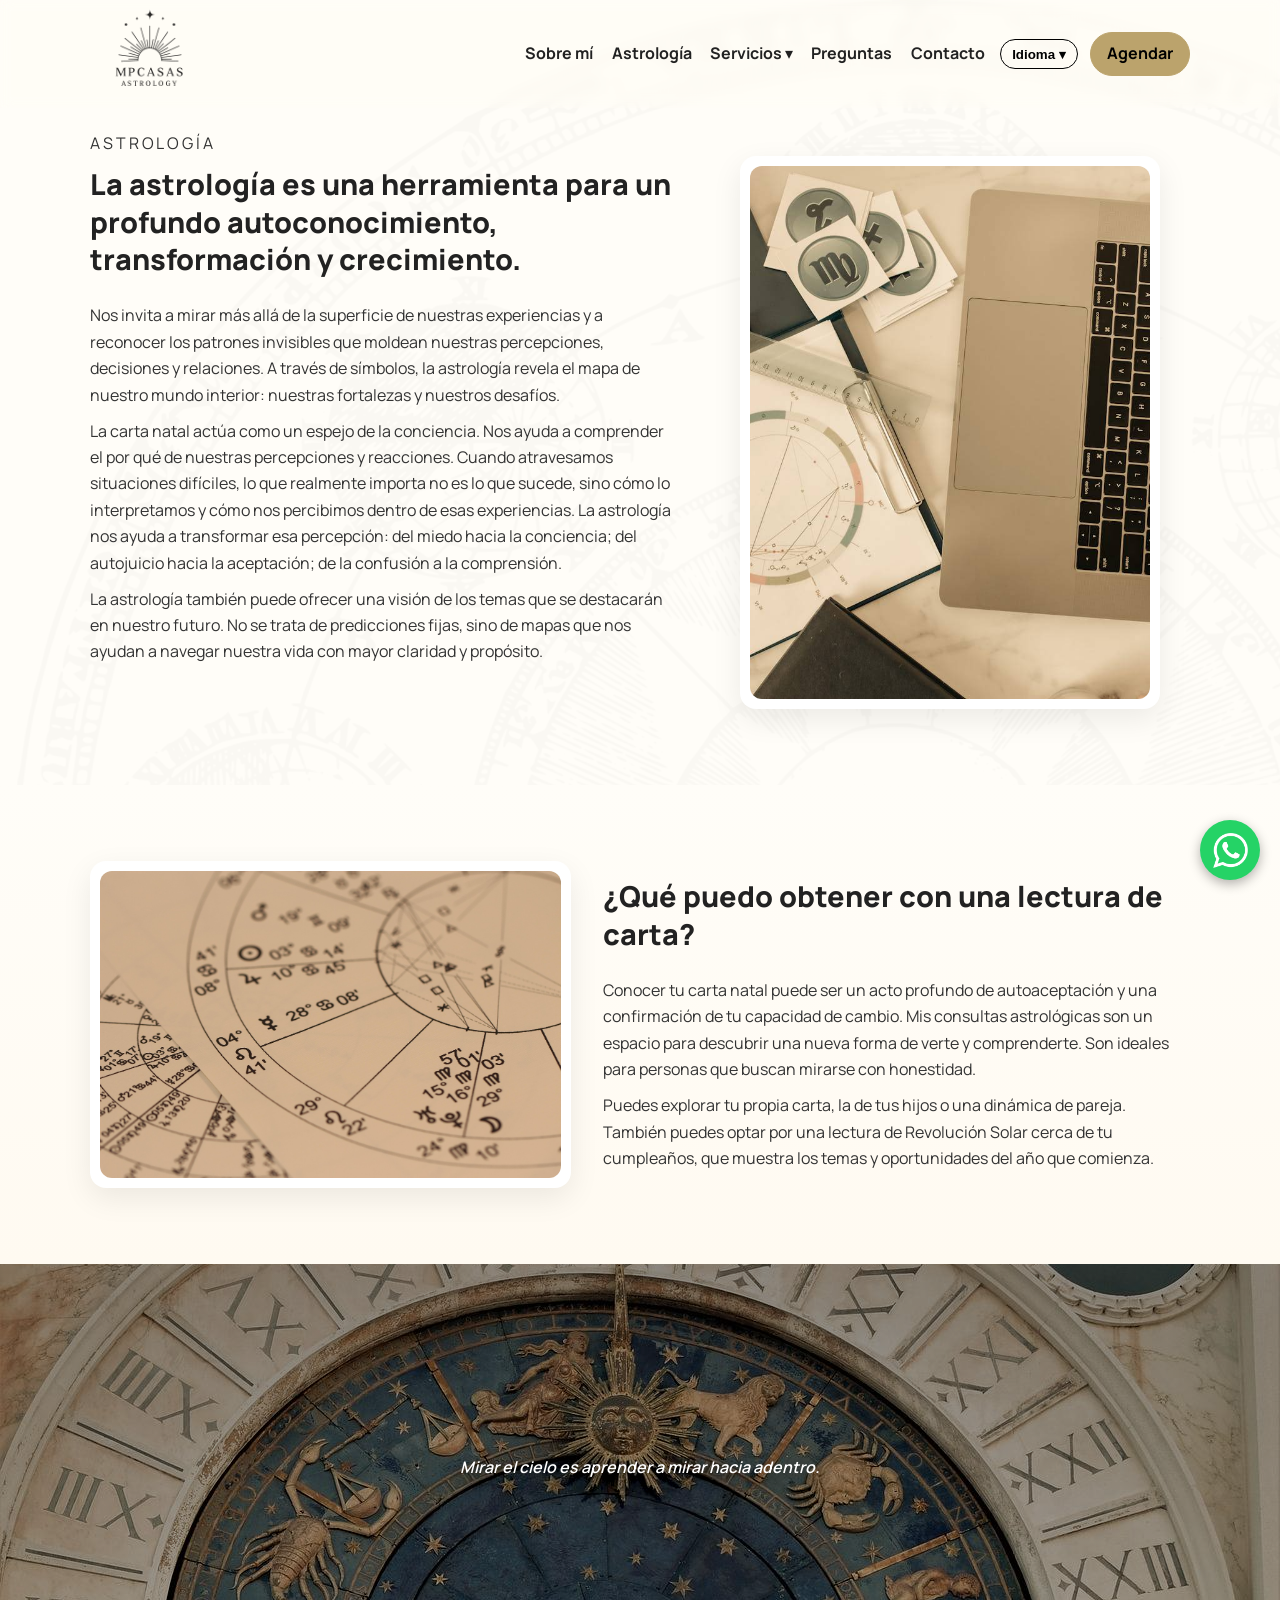
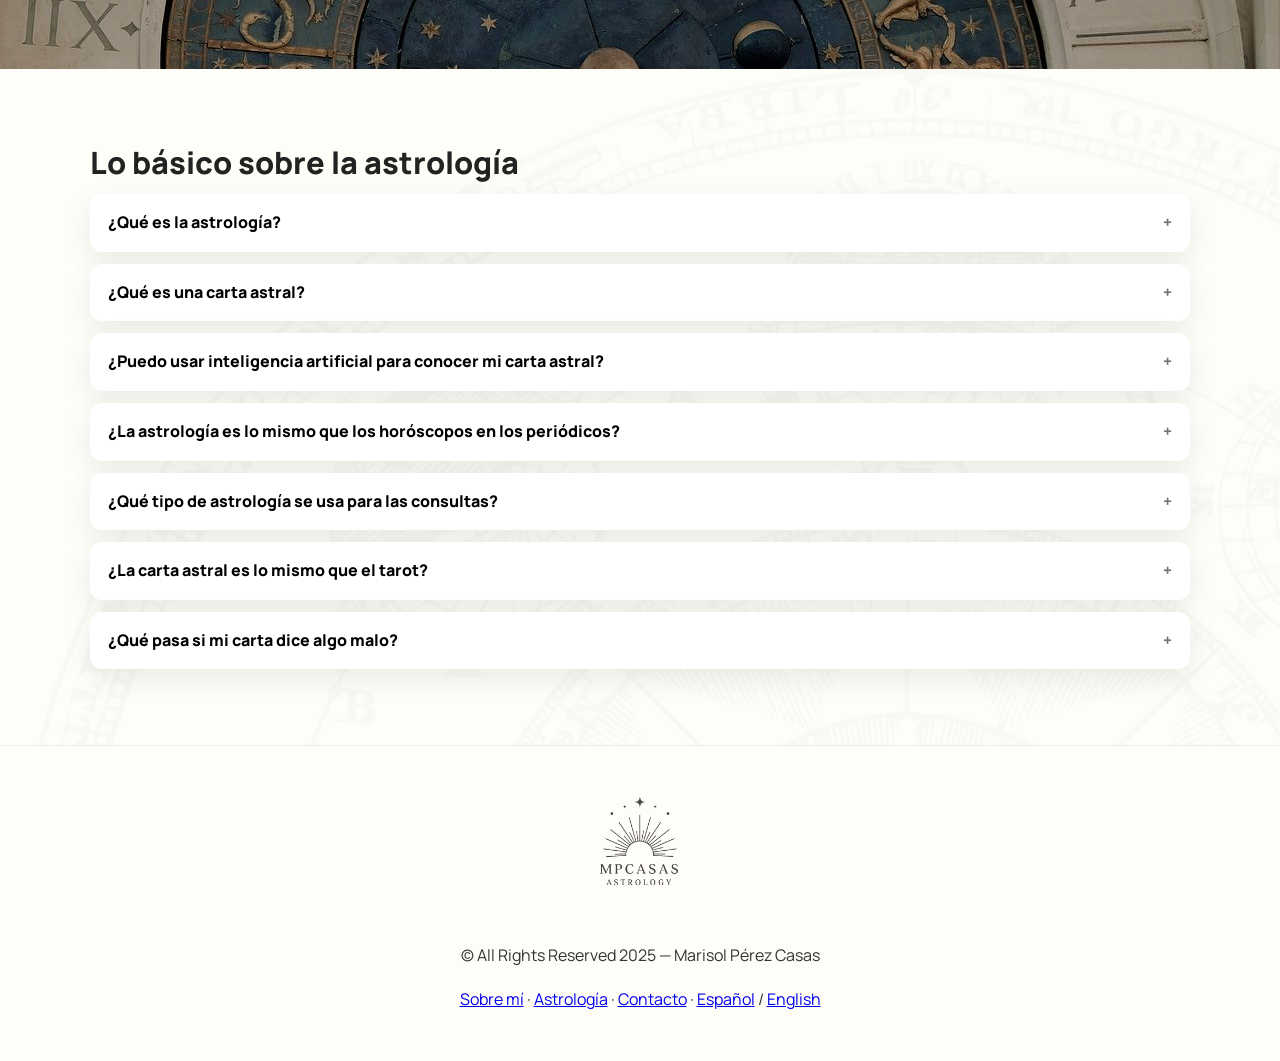
==== commit 0a692620: "Add files via upload" ====
--- a/astrologia.html
+++ b/astrologia.html
@@ -20,7 +20,9 @@
   <!-- HEADER (mismo patrón que el sitio) -->
   <header class="site-header" id="site-header">
     <div class="wrap bar">
-      <a class="brand" href="index.html#inicio"><span class="mark">✷</span>Marisol Pérez Casas</a>
+      <a class="brand" href="index.html#inicio">
+        <img src="logo-marisol-negro.png" alt="Marisol Pérez Casas">
+      </a>
       <nav class="site-nav" aria-label="Principal">
         <a href="sobre-mi.html">
           <span class="i18n" data-lang="es">Sobre mí</span>
@@ -100,7 +102,7 @@
           <!-- Texto ES -->
           <div class="i18n" data-lang="es">
             <p>Nos invita a mirar más allá de la superficie de nuestras experiencias y a reconocer los patrones invisibles que moldean nuestras percepciones, decisiones y relaciones. A través de símbolos, la astrología revela el mapa de nuestro mundo interior: nuestras fortalezas y nuestros desafíos.</p>
-            <p>La carta natal actúa como un espejo de la conciencia. Nos ayuda a comprender el por qué de nuestras percepciones y reacciones. Cuando atravesamos situaciones difíciles, lo que realmente importa no es lo que sucede, sino cómo lo interpretamos y cómo nos percibimos dentro de esas experiencias. La astrología nos ayuda a transformar esa percepción: del miedo o la limitación hacia la conciencia; el autojuicio hacia la aceptación; de la confusión a la comprensión.</p>
+            <p>La carta natal actúa como un espejo de la conciencia. Nos ayuda a comprender el por qué de nuestras percepciones y reacciones. Cuando atravesamos situaciones difíciles, lo que realmente importa no es lo que sucede, sino cómo lo interpretamos y cómo nos percibimos dentro de esas experiencias. La astrología nos ayuda a transformar esa percepción: del miedo hacia la conciencia; del autojuicio hacia la aceptación; de la confusión a la comprensión.</p>
             <p>La astrología también puede ofrecer una visión de los temas que se destacarán en nuestro futuro. No se trata de predicciones fijas, sino de mapas que nos ayudan a navegar nuestra vida con mayor claridad y propósito.</p>
           </div>
         </div>
@@ -119,18 +121,18 @@
         </figure>
 
         <div class="astro-copy">
-          <h2 class="section-title i18n" data-lang="en">What do I get when I have my chart read?</h2>
+          <h2 class="section-title i18n" data-lang="en">What can I gain from a natal chart reading?</h2>
           <h2 class="section-title i18n" data-lang="es">¿Qué puedo obtener con una lectura de carta?</h2>
 
           <!-- EN -->
           <div class="i18n" data-lang="en">
-            <p>Getting to know your natal chart can become a revealing act of self-acceptance. It can also confirm your capacity for change and growth. My astrology consultations are a space to find a new way of seeing and understanding yourself. They are ideal for people who want to look at themselves honestly.</p>
-            <p>You can explore your own natal chart, as well as the charts of others—such as your children, whether young or adult. You may also choose a reading focused on a romantic relationship. In addition, the Solar Return reading, done around your birthday, offers insight into the themes and opportunities that will shape your year ahead.</p>
+            <p>Getting to know your natal chart can be a profound act of self-acceptance and a confirmation of your capacity for growth. My astrological consultations offer a space to discover a new way of seeing and understanding yourself. They are ideal for those who want to look at themselves with honesty.</p>
+            <p>You can explore your own chart, your children’s charts, or a relationship dynamic. You can also choose a Solar Return reading near your birthday, which reveals the themes and opportunities of the year ahead.</p>
           </div>
           <!-- ES -->
           <div class="i18n" data-lang="es">
-            <p>Conocer tu carta natal puede convertirse en un acto revelador de autoaceptación. También puede confirmar tu capacidad de cambio y crecimiento. Mis consultas astrológicas son un espacio para descubrir una nueva forma de verte y comprenderte. Son ideales para personas que buscan mirarse con honestidad.</p>
-            <p>Podés explorar tu propia carta natal, así como las cartas de otras personas —por ejemplo, la de tus hijos, sean pequeños o adultos. También podés elegir una lectura enfocada en un vínculo romántico. Además, la Revolución solar, que se realiza cerca de tu cumpleaños, ofrece una visión de los temas y oportunidades que marcarán tu año por venir.</p>
+            <p>Conocer tu carta natal puede ser un acto profundo de autoaceptación y una confirmación de tu capacidad de cambio. Mis consultas astrológicas son un espacio para descubrir una nueva forma de verte y comprenderte. Son ideales para personas que buscan mirarse con honestidad.</p>
+            <p>Puedes explorar tu propia carta, la de tus hijos o una dinámica de pareja. También puedes optar por una lectura de Revolución Solar cerca de tu cumpleaños, que muestra los temas y oportunidades del año que comienza.</p>
           </div>
         </div>
       </div>
@@ -285,6 +287,9 @@
 
   <footer>
     <div class="wrap">
+      <div class="footer-logo">
+        <img src="logo-marisol-negro.png" alt="Marisol Pérez Casas">
+      </div>
       <p>© All Rights Reserved 2025 — Marisol Pérez Casas</p>
       <p class="i18n" data-lang="es"><a href="sobre-mi.html">Sobre mí</a> · <a href="astrologia.html">Astrología</a> · <a href="contacto.html">Contacto</a> · <a href="#" data-setlang="es">Español</a> / <a href="#" data-setlang="en">English</a></p>
       <p class="i18n" data-lang="en"><a href="sobre-mi.html">About</a> · <a href="astrologia.html">Astrology</a> · <a href="contacto.html">Contact</a> · <a href="#" data-setlang="es">Spanish</a> / <a href="#" data-setlang="en">English</a></p>
--- a/styles.css
+++ b/styles.css
@@ -19,6 +19,11 @@
 .site-header{position:fixed;inset:0 0 auto;z-index:30;backdrop-filter:saturate(140%) blur(6px);transition:color .2s ease}
 .bar{display:flex;justify-content:space-between;align-items:center;padding:14px 0}
 .brand{font-weight:700;text-decoration:none;display:flex;align-items:center;gap:.4rem}
+.brand img {
+  height: 120px; /* Mucho más grande */
+  width: auto;
+  margin: -20px 0; /* Compensar para no aumentar altura del nav */
+}
 .mark{color:var(--accent)}
 .site-nav{display:flex;align-items:center;gap:12px}
 .site-nav a{font-weight:700;text-decoration:none;padding:.3rem .2rem;border-radius:6px}
@@ -221,10 +226,10 @@
   border-radius: var(--radius);
   box-shadow: var(--shadow);
   padding: 28px 20px;
-  height: 420px; /* AUMENTADO de 340px a 420px */
+  height: 420px;
   display: flex;
   flex-direction: column;
-  justify-content: space-between;
+  justify-content: center;
   overflow: hidden;
 }
 .t-slide cite{
@@ -233,11 +238,8 @@
   color: #666;
   font-style: normal;
   font-weight: 700;
-  margin-top: 16px;
-  padding-top: 14px;
-  border-top: 1px solid rgba(0,0,0,0.08);
+  margin-top: 8px;
   font-size: 0.9rem;
-  flex-shrink: 0;
 }
 .t-dots{display:flex;justify-content:center;gap:10px;margin-top:24px}
 .t-dot{width:10px;height:10px;border-radius:50%;border:1px solid #999;background:#ddd;cursor:pointer;transition:transform .2s, background .2s}
@@ -248,7 +250,7 @@
     flex: 0 0 calc(100% / 2);
   }
   .t-slide blockquote {
-    height: 300px;
+    height: 380px;
   }
 }
 
@@ -397,6 +399,17 @@
 
 /* FOOTER */
 footer{padding:2rem 0;border-top:1px solid #eee;text-align:center;color:#777;font-size:.9rem}
+footer .footer-logo {
+  margin-bottom: 1.5rem;
+}
+
+footer .footer-logo img {
+  height: 140px; /* Más grande en footer también */
+  width: auto;
+  margin: 0 auto;
+  display: block;
+  opacity: 0.85;
+}
 
 /* RESPONSIVE */
 @media (max-width:850px){
@@ -516,4 +529,16 @@
     width: 28px;
     height: 28px;
   }
+}
+
+/* Listas alineadas con el texto */
+ul {
+  list-style-position: inside;
+  padding-left: 0;
+  margin: 1em 0;
+}
+
+li {
+  margin: 0.5em 0;
+  line-height: 1.7;
 }
--- a/astrologia.css
+++ b/astrologia.css
@@ -137,3 +137,23 @@
 .i18n { display:none; }
 html[lang="es"] .i18n[data-lang="es"] { display:block; }
 html[lang="en"] .i18n[data-lang="en"] { display:block; }
+
+/* Logo en header */
+.brand img {
+  height: 120px;
+  width: auto;
+  margin: -20px 0;
+}
+
+/* Logo en footer */
+footer .footer-logo {
+  margin-bottom: 1.5rem;
+}
+
+footer .footer-logo img {
+  height: 140px;
+  width: auto;
+  margin: 0 auto;
+  display: block;
+  opacity: 0.85;
+}
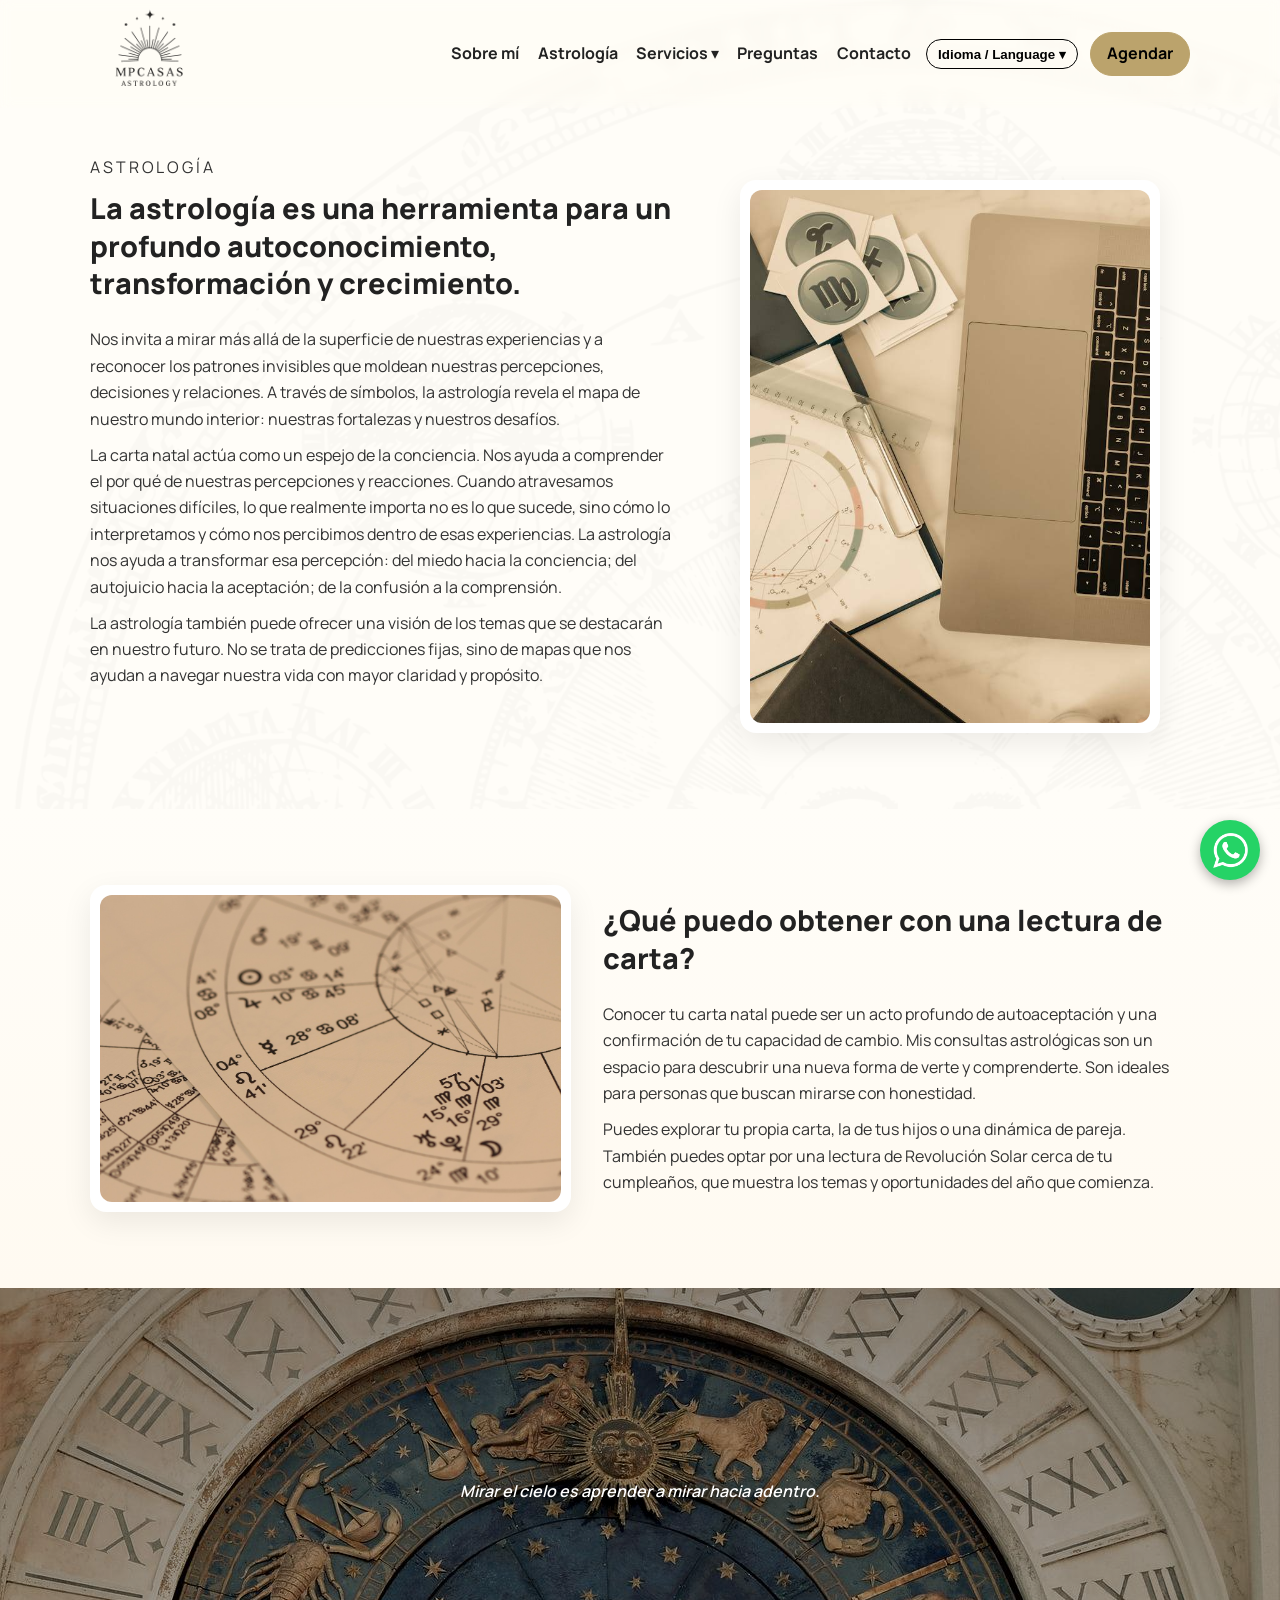
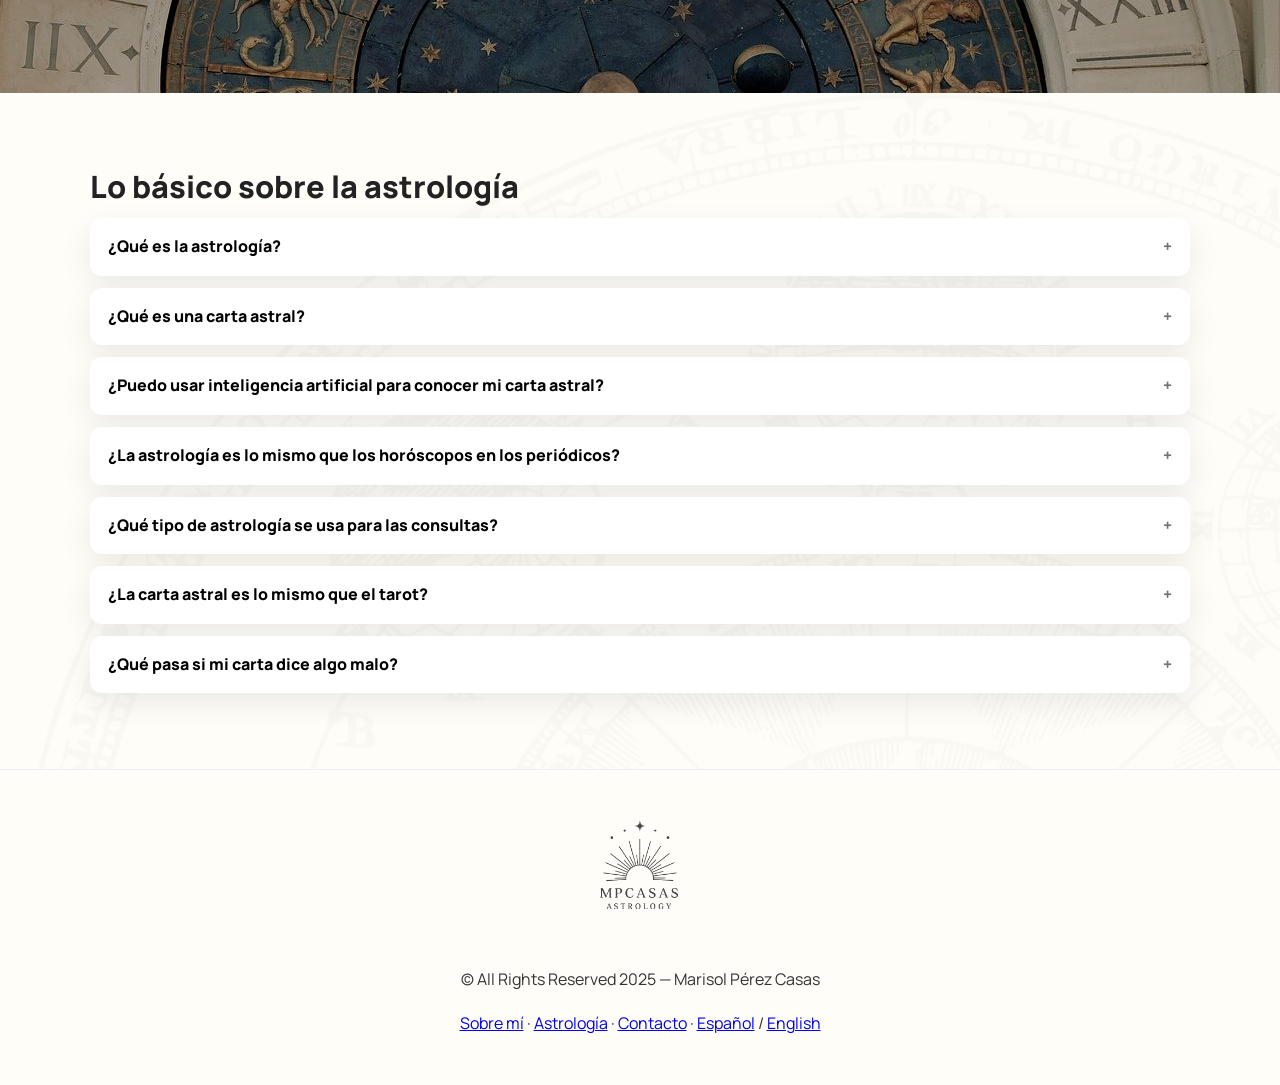
==== commit 60c5969c: "Add files via upload" ====
--- a/astrologia.html
+++ b/astrologia.html
@@ -59,11 +59,10 @@
         <!-- Idiomas (con banderas) -->
         <div class="lang">
           <button class="lang-btn" aria-haspopup="true" aria-expanded="false">
-            <span class="i18n" data-lang="es">Idioma ▾</span>
-            <span class="i18n" data-lang="en">Language ▾</span>
+            Idioma / Language ▾
           </button>
           <div class="lang-menu" role="menu">
-            <a role="menuitem" href="#" data-setlang="es">🇵🇷 Español</a>
+            <a role="menuitem" href="#" data-setlang="es">🇪🇸 Español</a>
             <a role="menuitem" href="#" data-setlang="en">🇺🇸 English</a>
           </div>
         </div>
--- a/styles.css
+++ b/styles.css
@@ -37,11 +37,20 @@
 .site-header:not(.on-dark) .brand,
 .site-header:not(.on-dark) .site-nav a{color:var(--ink)}
 .site-header:not(.on-dark) .site-nav .btn{border-color:var(--accent);color:#000;background:var(--accent)}
-
-/* Idioma dropdown */
-.lang{position:relative}
+/* Iperfedioma dropdown */
+.lang{position:relative; z-index:100;} /* Menor que servicios */
 .lang-btn{background:transparent;border:1px solid currentColor;border-radius:999px;padding:.4rem .7rem;font-weight:700;cursor:pointer}
-.lang-menu{position:absolute;right:0;top:calc(100% + 6px);background:var(--card);box-shadow:var(--shadow);border-radius:10px;padding:6px;display:none}
+.lang-menu{
+  position:absolute;
+  right:0;
+  top:calc(100% + 6px);
+  background:var(--card);
+  box-shadow:var(--shadow);
+  border-radius:10px;
+  padding:6px;
+  display:none;
+  z-index:101; /* Menor que services-menu */
+}
 .lang-menu.open{display:block}
 .lang-menu a{display:block;padding:.45rem .7rem;color:inherit;white-space:nowrap;text-decoration:none}
 .lang-menu .lang-flag{ margin-left:.4rem; font-size:1rem; line-height:1; }
@@ -117,26 +126,54 @@
 .mosaic > *{ position:relative; z-index:1; }
 
 /* BANDAS NATURALES (parallax) */
-.band{position:relative;padding:0;overflow:hidden;min-height:45vh}
+.band{
+  position:relative;
+  padding:0;
+  overflow:hidden;
+  min-height:45vh;
+}
+
 .band .band-inner{
-  position:relative;z-index:2;text-align:center;color:#fff;
-  display:grid;place-items:center;min-height:45vh;padding:0 1rem;
-  font-family:Manrope,serif;font-size:1.3rem;
+  position:relative;
+  z-index:2;
+  text-align:center;
+  color:#fff;
+  display:grid;
+  place-items:center;
+  min-height:45vh;
+  padding:0 1rem;
+  font-family:Manrope,serif;
+  font-size:1.3rem;
   font-style: italic;
   font-weight: 500;
 }
+
 .band::before{
-  content:"";position:absolute;inset:0;z-index:0;
+  content:"";
+  position:absolute;
+  inset:0;
+  z-index:0;
   background-size:cover;
   background-position:center var(--band-pos, 0%);
+  background-attachment: fixed; /* PARALLAX EN MÓVIL TAMBIÉN */
   filter:brightness(.85);
 }
+
 .band::after{
-  content:""; position:absolute; inset:0; z-index:1;
+  content:""; 
+  position:absolute; 
+  inset:0; 
+  z-index:1;
   background:linear-gradient(180deg,rgba(0,0,0,.35),rgba(0,0,0,.25));
 }
-.band-playa::before{background-image:url("./playa-atardecer-con-sol.jpg?v=1");}
-.band-luna::before{background-image:url("./ciclo-lunar.jpg?v=1");}
+
+.band-playa::before{
+  background-image:url("./playa-atardecer-con-sol.jpg?v=1");
+}
+
+.band-luna::before{
+  background-image:url("./ciclo-lunar.jpg?v=1");
+}
 
 /* Forzar contraste en textos que van sobre imágenes (bandas) */
 .band .band-inner,
@@ -152,9 +189,20 @@
 }
 
 /* Menú Servicios (nav) */
-.site-nav .nav-item{position:relative}
+.site-nav .nav-item{position:relative; z-index:200;} /* AGREGADO z-index */
 .site-nav .nav-item .nav-services-btn{background:transparent;border:0;color:inherit;font-weight:700;cursor:pointer;padding:.3rem .2rem;border-radius:6px}
-.site-nav .nav-item .services-menu{position:absolute;top:calc(100% + 8px);left:0;background:var(--card);box-shadow:var(--shadow);border-radius:10px;padding:8px;display:none;min-width:180px}
+.site-nav .nav-item .services-menu{
+  position:absolute;
+  top:calc(100% + 8px);
+  left:0;
+  background:var(--card);
+  box-shadow:var(--shadow);
+  border-radius:10px;
+  padding:8px;
+  display:none;
+  min-width:180px;
+  z-index:999; /* Muy alto para estar por encima de todo */
+}
 .site-nav .nav-item.open .services-menu{ display:block; }
 .site-nav .services-menu a{display:block;padding:.45rem .7rem;color:inherit;text-decoration:none;border-radius:6px}
 .site-nav .services-menu a:hover{background:#f5f5f5}
@@ -420,6 +468,77 @@
 }
 @media (min-width:851px){ .nav-toggle{display:none} }
 
+/* ============================================
+   RESPONSIVE - SOLO MÓVIL
+   ============================================ */
+
+@media (max-width: 768px) {
+  /* Logo más pequeño en móvil */
+  .brand img {
+    height: 70px;
+    margin: -10px 0;
+  }
+
+  /* Reducir padding entre secciones en móvil */
+  section {
+    padding: 40px 0; /* REDUCIDO de 80px a 40px */
+  }
+
+  section + section {
+    padding-top: 20px; /* Aún menos espacio entre secciones consecutivas */
+  }
+
+  /* TEXTO NEGRO EN NAV MÓVIL */
+  .site-header.on-dark .brand,
+  .site-header.on-dark .site-nav a,
+  .site-header.on-dark .nav-services-btn,
+  .site-header.on-dark .lang-btn {
+    color: #111 !important;
+  }
+
+  /* Hero ajustes móvil */
+  .hero {
+    min-height: 100vh;
+  }
+
+  .hero-content {
+    padding-top: 140px;
+  }
+
+  .hero-content h1 {
+    font-size: 2rem;
+  }
+
+  .hero-content .lead {
+    font-size: 1rem;
+  }
+
+  /* Botones CTA apilados */
+  .cta-row {
+    flex-direction: column;
+    gap: 0.8rem;
+  }
+
+  .cta-row .btn {
+    width: 100%;
+    max-width: 300px;
+  }
+
+  /* Grids a una columna */
+  .about-grid,
+  .about-grid--invert,
+  .natal,
+  .services-grid {
+    grid-template-columns: 1fr;
+    gap: 2rem;
+  }
+
+  /* Footer logo más pequeño */
+  footer .footer-logo img {
+    height: 90px;
+  }
+}
+
 /* ===== i18n ===== */
 .i18n{display:none}
 .i18n.is-active{display:revert}
--- a/astrologia.css
+++ b/astrologia.css
@@ -29,7 +29,7 @@
 }
 
 /* ====== Sección 1 (Intro) - SIN sombreado ====== */
-.astro-hero{padding:76px 0}
+.astro-hero{padding-top:100px;padding-bottom:76px}
 .astro-copy p{margin:.6em 0}
 .astro-copy .section-title,
 .astro-copy p,
@@ -157,3 +157,35 @@
   display: block;
   opacity: 0.85;
 }
+
+/* ============================================
+   RESPONSIVE - SOLO MÓVIL
+   ============================================ */
+
+@media (max-width: 768px) {
+  /* Ocultar la primera imagen en móvil */
+  .astro-hero .astro-figure {
+    display: none;
+  }
+
+  /* Reducir espacio en blanco en sección duo */
+  .astro-duo {
+    padding: 20px 0; /* Menos espacio en móvil */
+  }
+
+  /* Reducir espacio entre elementos del grid */
+  .astro-grid {
+    gap: 1rem; /* REDUCIDO de 2rem a 1rem */
+  }
+
+  /* Logo más pequeño en móvil */
+  .brand img {
+    height: 70px;
+    margin: -10px 0;
+  }
+
+  /* Footer logo más pequeño */
+  footer .footer-logo img {
+    height: 90px;
+  }
+}
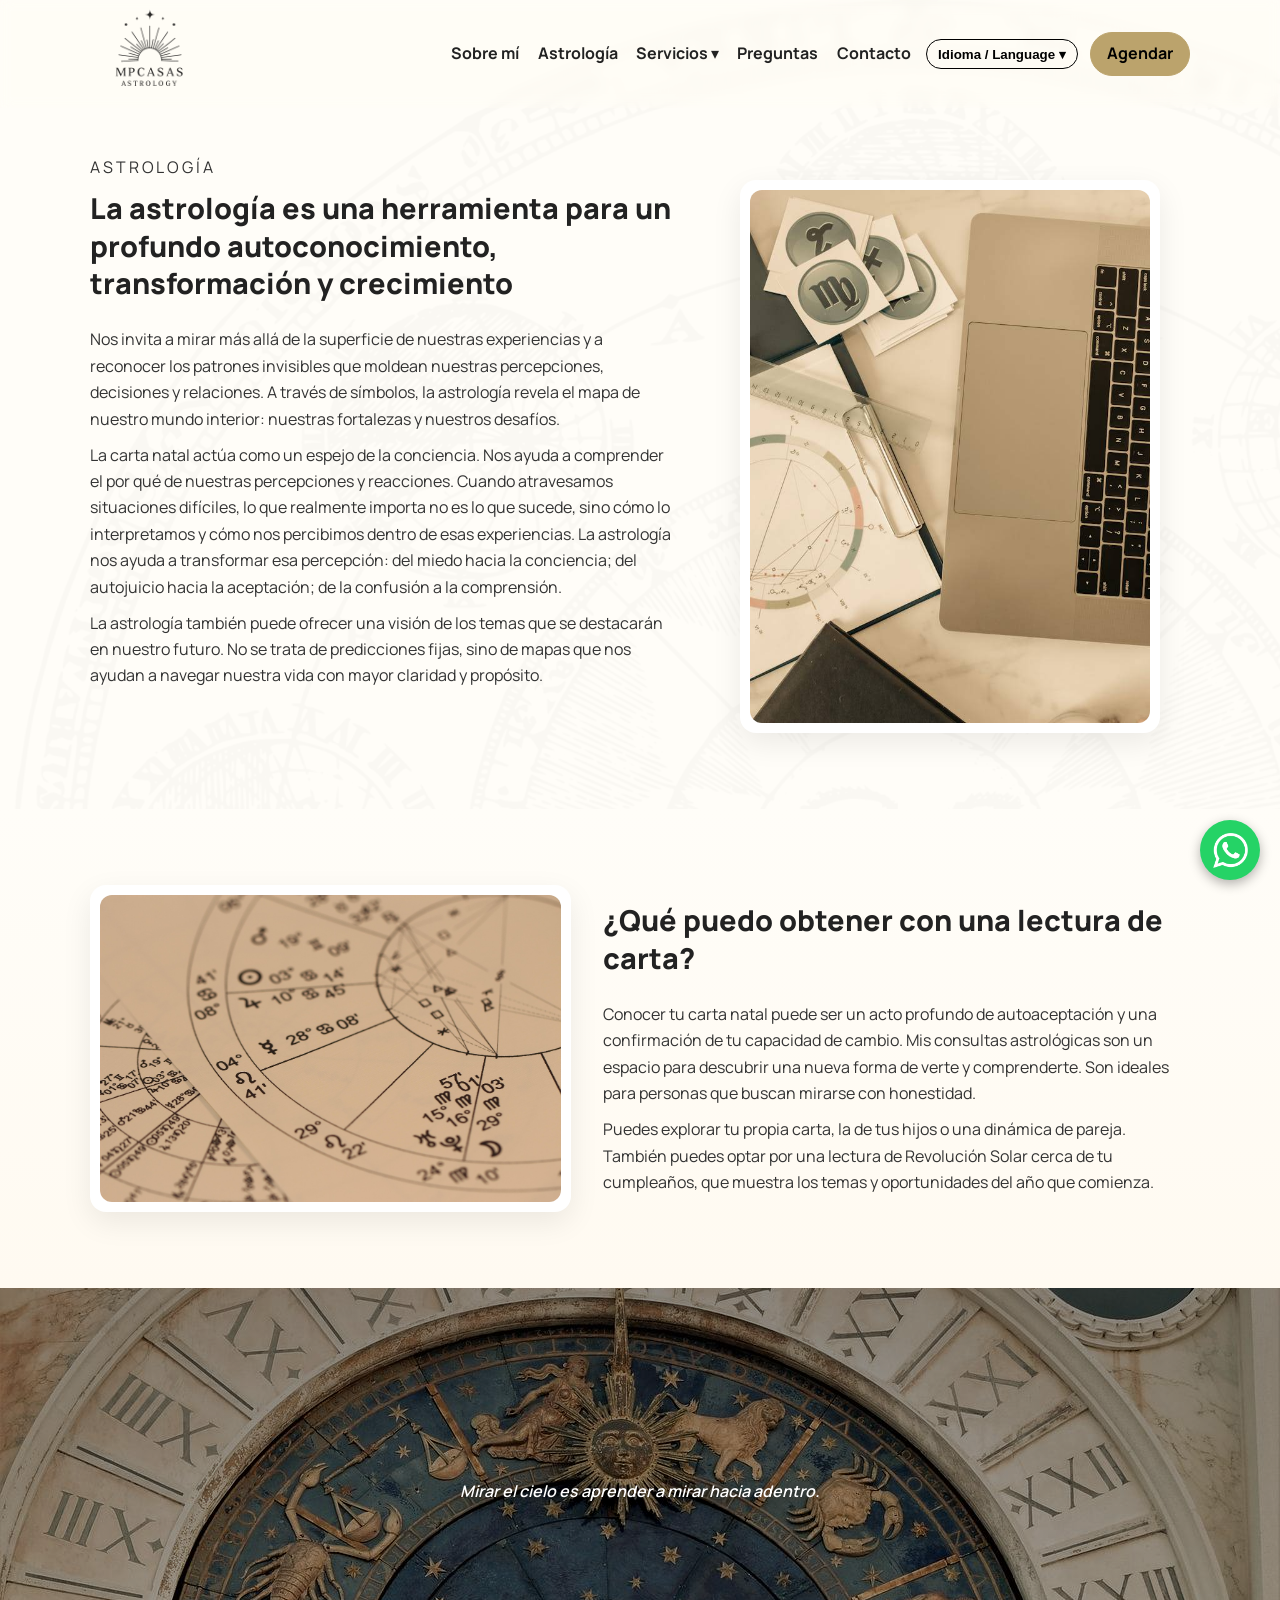
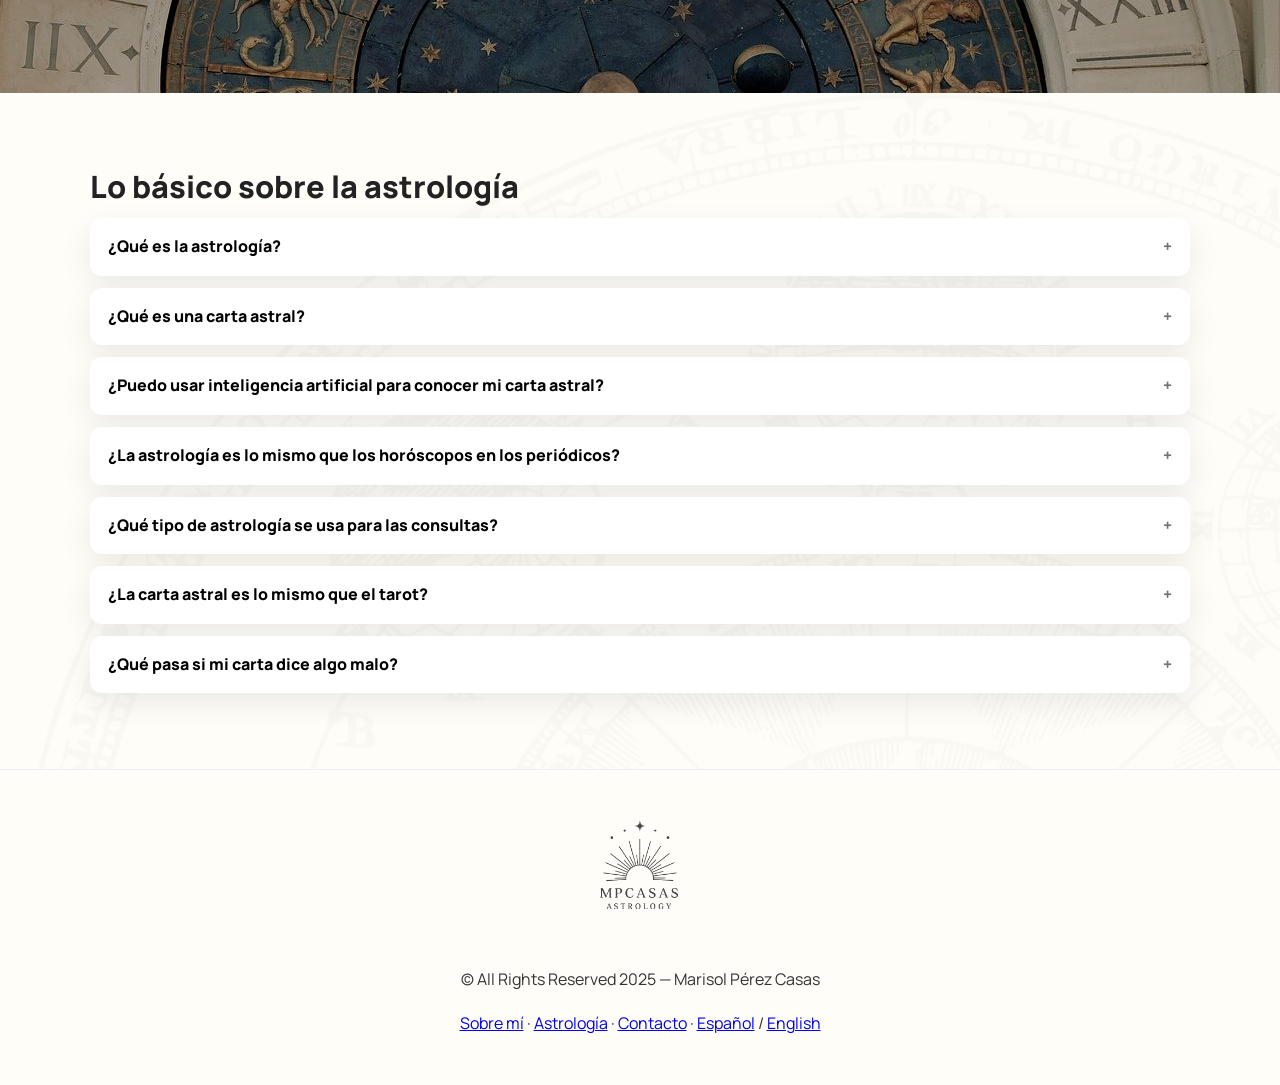
==== commit 5ed74863: "Add files via upload" ====
--- a/astrologia.html
+++ b/astrologia.html
@@ -85,10 +85,10 @@
           <p class="eyebrow i18n" data-lang="es">ASTROLOGÍA</p>
 
           <h1 class="section-title i18n" data-lang="en">
-            Astrology is a tool for deep self-knowledge, transformation, and growth.
+            Astrology is a tool for deep self-knowledge, transformation, and growth
           </h1>
           <h1 class="section-title i18n" data-lang="es">
-            La astrología es una herramienta para un profundo autoconocimiento, transformación y crecimiento.
+            La astrología es una herramienta para un profundo autoconocimiento, transformación y crecimiento
           </h1>
 
           <!-- Texto EN -->
@@ -206,7 +206,7 @@
                 <p>It’s possible that one day artificial intelligence will be able to generate impressive interpretations of a birth chart. That is not yet possible. I’ve asked AI questions about my own chart, but it makes mistakes and then says: “Sorry, you’re right!” Nothing replaces — nor will it ever replace — the personal connection with a human astrologer.</p>
               </div>
               <div class="i18n" data-lang="es">
-                <p>Es probable que algún día la inteligencia artificial logre hacer interpretaciones sorprendentes de una carta. Eso aún no es posible. Le he hecho preguntas a la IA sobre mi carta, pero se equivoca y me dice: ¡disculpa tienes razón! Nada sustituye, ni sustituirá, el contacto personal con un astrólogo humano.</p>
+                <p>Es probable que algún día la inteligencia artificial logre hacer interpretaciones sorprendentes de una carta. Eso aún no es posible. Le he hecho preguntas a la IA sobre mi carta, pero se equivoca y me dice: ¡disculpa, tienes razón! Nada sustituye, ni sustituirá, el contacto personal con un astrólogo humano.</p>
               </div>
             </div>
           </article>
@@ -254,10 +254,10 @@
             </button>
             <div class="astro-a" hidden>
               <div class="i18n" data-lang="en">
-                <p>No. A birth chart is created from your birth data (date, time, and place) and reflects the position of the planets at that moment, offering a unique map of your personality, cycles, and potential. Tarot, on the other hand, is a symbolic tool that uses cards to explore present situations and open perspectives on possible paths. They are different languages, but they can complement each other as guides for self-knowledge.</p>
-              </div>
-              <div class="i18n" data-lang="es">
-                <p>No. La carta astral se construye con tus datos de nacimiento (fecha, hora y lugar) y refleja la posición de los planetas al momento en que naciste, ofreciendo un mapa único de tu personalidad, ciclos y potencial. El tarot, en cambio, es una herramienta simbólica que utiliza cartas para explorar situaciones presentes y abrir perspectivas sobre posibles caminos. Ambos son lenguajes distintos, pero pueden complementarse como guías de autoconocimiento.</p>
+                <p>No. A birth chart is created from your birth data (date, time, and place) and reflects the position of the planets at that moment, offering a unique map of your personality, cycles, and potential. Tarot, on the other hand, is a symbolic tool to explore present situations and open perspectives on possible paths. They are different languages, but they can complement each other as guides for self-knowledge.</p>
+              </div>
+              <div class="i18n" data-lang="es">
+                <p>No. La carta astral se construye con tus datos de nacimiento (fecha, hora y lugar) y refleja la posición de los planetas al momento en que naciste, ofreciendo un mapa único de tu personalidad, ciclos y potencial. El tarot, en cambio, es una herramienta simbólica para explorar situaciones presentes y abrir perspectivas sobre posibles caminos. Ambos son lenguajes distintos, pero pueden complementarse como guías de autoconocimiento.</p>
               </div>
             </div>
           </article>
@@ -271,7 +271,7 @@
             </button>
             <div class="astro-a" hidden>
               <div class="i18n" data-lang="en">
-                <p>In astrology, there are no “good” or “bad” charts. Each configuration shows potentials, challenges, and lessons. What may seem “difficult” in your birth chart points to tensions that you can transform into opportunities for growth, resources, and paths for personal transformation. A reading aims to provide clarity and tools so that you can make the most of your talents and face your challenges with greater awareness.</p>
+                <p>In astrology, there are no “good” or “bad” charts. Each configuration shows potential, challenges, and lessons. What may seem “difficult” in your birth chart points to tensions that you can transform into opportunities for growth, resources, and paths for personal transformation. A reading aims to provide clarity and tools so that you can make the most of your talents and face your challenges with greater awareness.</p>
               </div>
               <div class="i18n" data-lang="es">
                 <p>En astrología no existen cartas “buenas” o “malas”. Cada configuración muestra potenciales, desafíos y aprendizajes. Lo que puede parecer “difícil” en tu carta natal señala tensiones que puedes convertir en oportunidades de crecimiento, en recursos y en caminos para transformarte. La lectura busca dar claridad y herramientas para que aproveches tus talentos y afrontes tus retos con mayor conciencia.</p>
--- a/styles.css
+++ b/styles.css
@@ -34,9 +34,21 @@
 .site-header.on-dark .brand,
 .site-header.on-dark .site-nav a{color:#fff}
 .site-header.on-dark .site-nav .btn{border-color:#fff;color:#000;background:#fff}
+
+/* LOGO BLANCO cuando está sobre el hero/video */
+.site-header.on-dark .brand img {
+  filter: brightness(0) invert(1); /* Convierte el logo negro a blanco */
+}
+
 .site-header:not(.on-dark) .brand,
 .site-header:not(.on-dark) .site-nav a{color:var(--ink)}
 .site-header:not(.on-dark) .site-nav .btn{border-color:var(--accent);color:#000;background:var(--accent)}
+
+/* LOGO NEGRO cuando está sobre fondo claro (normal) */
+.site-header:not(.on-dark) .brand img {
+  filter: none; /* Logo en su color original (negro) */
+}
+
 /* Iperfedioma dropdown */
 .lang{position:relative; z-index:100;} /* Menor que servicios */
 .lang-btn{background:transparent;border:1px solid currentColor;border-radius:999px;padding:.4rem .7rem;font-weight:700;cursor:pointer}
@@ -67,7 +79,13 @@
   line-height: 1.14;
   margin-bottom: .5em;
 }
-.lead{font-size:1.1rem;max-width:45ch;margin-inline:auto;margin-bottom:1.5em}
+.lead{
+  font-size:1.35rem; /* AUMENTADO: de 1.1rem a 1.35rem */
+  max-width:28ch; /* AGREGADO: límite de ancho */
+  margin-inline:auto;
+  margin-bottom:1.5em;
+  color:#fff !important
+}
 .cta-row{display:flex;gap:1rem;justify-content:center;flex-wrap:wrap}
 .btn{display:inline-block;padding:.8rem 1.3rem;border-radius:999px;text-decoration:none;font-weight:800;transition:transform .2s}
 .btn-primary{background:var(--accent);color:#000}
@@ -154,8 +172,8 @@
   inset:0;
   z-index:0;
   background-size:cover;
-  background-position:center var(--band-pos, 0%);
-  background-attachment: fixed; /* PARALLAX EN MÓVIL TAMBIÉN */
+  background-position:center 50%;
+  background-attachment: fixed; /* Solo en desktop */
   filter:brightness(.85);
 }
 
@@ -190,12 +208,12 @@
 
 /* Menú Servicios (nav) */
 .site-nav .nav-item{position:relative; z-index:200;} /* AGREGADO z-index */
-.site-nav .nav-item .nav-services-btn{background:transparent;border:0;color:inherit;font-weight:700;cursor:pointer;padding:.3rem .2rem;border-radius:6px}
+.site-nav .nav-item .nav-services-btn{background:transparent;border:0;color:inherit;font-weight:700;cursor:pointer;padding:.3rem .2rem;border-radius:6px;font:inherit;line-height:inherit;display:inline-flex;align-items:center;-webkit-appearance:none;appearance:none}
 .site-nav .nav-item .services-menu{
   position:absolute;
   top:calc(100% + 8px);
   left:0;
-  background:var(--card);
+  background:#fff;
   box-shadow:var(--shadow);
   border-radius:10px;
   padding:8px;
@@ -204,7 +222,7 @@
   z-index:999; /* Muy alto para estar por encima de todo */
 }
 .site-nav .nav-item.open .services-menu{ display:block; }
-.site-nav .services-menu a{display:block;padding:.45rem .7rem;color:inherit;text-decoration:none;border-radius:6px}
+.site-nav .services-menu a{display:block;padding:.45rem .7rem;color:#111 !important;text-decoration:none;border-radius:6px}
 .site-nav .services-menu a:hover{background:#f5f5f5}
 
 
@@ -253,14 +271,40 @@
 .natal .frame img{border-radius:12px}
 
 /* TESTIMONIOS */
-.testimonials{background:linear-gradient(180deg,#fff,#faf7ef)}
-.t-carousel{position:relative; overflow:hidden; max-width: 1200px; margin: 0 auto;}
-.t-track{display:flex; transform:translateX(0); transition:transform .5s ease;}
+.testimonials{background:linear-gradient(180deg,#fff,#faf7ef);padding:80px 0}
+
+/* Wrapper para contener carousel + flechas sin superposición */
+.testimonials .wrap {
+  position: relative;
+  max-width: 1300px;
+  margin: 0 auto;
+  padding: 0 90px; /* Espacio para las flechas */
+}
+
+.t-carousel{
+  position:relative;
+  max-width:100%;
+  margin:0 auto;
+  padding-bottom:3rem;
+  overflow:hidden; /* Oculta los testimonios extras */
+}
+
+.t-track{
+  display:flex;
+  touch-action:pan-y;
+  user-select:none;
+  will-change:transform;
+}
+
 .t-slide{
   flex:0 0 calc(100% / 3);
   padding: 0 14px;
   box-sizing: border-box;
-}
+  pointer-events:none;
+}
+
+.t-slide *{pointer-events:auto}
+
 .t-slide blockquote{
   font-family: Manrope, system-ui, sans-serif;
   font-weight: 600;
@@ -280,6 +324,7 @@
   justify-content: center;
   overflow: hidden;
 }
+
 .t-slide cite{
   display: block;
   text-align: center;
@@ -289,11 +334,64 @@
   margin-top: 8px;
   font-size: 0.9rem;
 }
+
 .t-dots{display:flex;justify-content:center;gap:10px;margin-top:24px}
-.t-dot{width:10px;height:10px;border-radius:50%;border:1px solid #999;background:#ddd;cursor:pointer;transition:transform .2s, background .2s}
-.t-dot[aria-selected="true"]{background:#555;transform:scale(1.15)}
+.t-dot{width:12px;height:12px;border-radius:50%;border:2px solid #999;background:#ddd;cursor:pointer;transition:all 0.3s ease;padding:0}
+.t-dot[aria-selected="true"]{background:#555;border-color:#555;transform:scale(1.3)}
+.t-dot:hover{background:#999;transform:scale(1.15)}
+
+/* Botones posicionados en .wrap (NO en .t-carousel) */
+.testimonials .wrap .t-nav-btn {
+  position: absolute;
+  top: 230px;
+  width: 50px;
+  height: 50px;
+  background: rgba(255, 255, 255, 0.95);
+  border: 1px solid #ddd;
+  border-radius: 50%;
+  cursor: pointer;
+  display: grid;
+  place-items: center;
+  z-index: 10;
+  box-shadow: 0 4px 12px rgba(0, 0, 0, 0.15);
+  transition: all 0.3s ease;
+}
+
+.testimonials .wrap .t-nav-btn:hover:not(:disabled) {
+  background: #fff;
+  transform: scale(1.1);
+  box-shadow: 0 6px 16px rgba(0, 0, 0, 0.2);
+}
+
+.testimonials .wrap .t-nav-btn:disabled {
+  cursor: not-allowed;
+  opacity: 0.3;
+}
+
+.testimonials .wrap .t-nav-btn svg {
+  width: 22px;
+  height: 22px;
+  color: #333;
+}
+
+.testimonials .wrap .t-nav-btn--prev {
+  left: 15px;
+}
+
+.testimonials .wrap .t-nav-btn--next {
+  right: 15px;
+}
+
+@media (max-width: 1350px) {
+  .testimonials .wrap {
+    padding: 0 70px;
+  }
+}
 
 @media (max-width: 900px) {
+  .testimonials .wrap {
+    padding: 0 20px;
+  }
   .t-slide {
     flex: 0 0 calc(100% / 2);
   }
@@ -302,7 +400,29 @@
   }
 }
 
-@media (max-width: 600px) {
+@media (max-width: 768px) {
+  .testimonials .wrap {
+    padding: 0 60px;
+  }
+  
+  .testimonials .wrap .t-nav-btn {
+    width: 40px;
+    height: 40px;
+  }
+  
+  .testimonials .wrap .t-nav-btn svg {
+    width: 18px;
+    height: 18px;
+  }
+  
+  .testimonials .wrap .t-nav-btn--prev {
+    left: 5px;
+  }
+  
+  .testimonials .wrap .t-nav-btn--next {
+    right: 5px;
+  }
+  
   .t-slide {
     flex: 0 0 100%;
   }
@@ -312,119 +432,13 @@
   }
 }
 
-/* ===== Carrusel de Testimonios ===== */
-.testimonial-carousel {
-  position: relative;
-  overflow: hidden;
-  padding-bottom: 3rem;
-}
-
-.testimonial-track {
-  display: flex;
-  transition: transform 0.5s ease-in-out;
-}
-
-.testimonial-card {
-  min-width: 100%;
-  flex-shrink: 0;
-  padding: 2rem;
-  background: var(--card);
-  border-radius: var(--radius);
-  box-shadow: var(--shadow);
-}
-
-.testimonial-card p {
-  font-style: italic;
-  color: var(--muted);
-  margin-bottom: 1rem;
-  line-height: 1.7;
-}
-
-.testimonial-card cite {
-  display: block;
-  font-weight: 700;
-  color: var(--accent);
-  font-style: normal;
-}
-
-/* Dots/indicadores */
-.carousel-dots {
-  display: flex;
-  justify-content: center;
-  gap: 0.5rem;
-  margin-top: 1.5rem;
-}
-
-.dot {
-  width: 10px;
-  height: 10px;
-  border-radius: 50%;
-  background: #ddd;
-  border: none;
-  cursor: pointer;
-  transition: all 0.3s ease;
-  padding: 0;
-}
-
-.dot.active,
-.dot:hover {
-  background: var(--accent);
-  transform: scale(1.2);
-}
-
-.dot:focus {
-  outline: 2px solid var(--accent);
-  outline-offset: 2px;
-}
-
-/* Botones prev/next (opcional) */
-.carousel-btn {
-  position: absolute;
-  top: 50%;
-  transform: translateY(-50%);
-  background: rgba(255, 255, 255, 0.9);
-  border: 1px solid #ddd;
-  border-radius: 50%;
-  width: 40px;
-  height: 40px;
-  display: flex;
-  align-items: center;
-  justify-content: center;
-  cursor: pointer;
-  z-index: 10;
-  transition: all 0.3s ease;
-}
-
-.carousel-btn:hover {
-  background: var(--accent);
-  color: #000;
-  border-color: var(--accent);
-}
-
-.carousel-btn--prev {
-  left: 1rem;
-}
-
-.carousel-btn--next {
-  right: 1rem;
-}
-
-@media (max-width: 768px) {
-  .carousel-btn {
-    display: none;
-  }
-}
-
-/* CTA (fondo) */
 .cta{position:relative;padding:0}
-.cta.cta-bg{
-  background:url("./luna-atardecer.jpg?v=1") center/cover no-repeat; 
-  min-height:60vh;
-}
+.cta.cta-bg{background:url("./luna-atardecer.jpg?v=1") center/cover no-repeat;background-attachment:fixed;min-height:60vh}
 .cta-overlay{position:absolute;inset:0;background:linear-gradient(180deg,rgba(0,0,0,.45),rgba(0,0,0,.35));z-index:0}
 .cta-wrap{position:relative;z-index:1;display:grid;place-items:center;min-height:60vh}
-.cta-content{text-align:center}
+.cta-content{text-align:center;display:flex;flex-direction:column;align-items:center;gap:1.5rem}
 .cta-content .btn{margin-top:1.2rem}
+.cta-content p{color:#fff !important}
 .on-dark{color:#fff}
 
 /* WhatsApp floating action button (shared across all pages via app.js) */
@@ -510,18 +524,21 @@
   }
 
   .hero-content .lead {
-    font-size: 1rem;
+    font-size: 1.15rem; /* AUMENTADO: de 1rem a 1.15rem */
+    max-width: 24ch; /* AGREGADO: límite de ancho */
   }
 
   /* Botones CTA apilados */
   .cta-row {
     flex-direction: column;
+    align-items: center; /* AGREGAR ESTA LÍNEA */
     gap: 0.8rem;
   }
 
   .cta-row .btn {
     width: 100%;
     max-width: 300px;
+    text-align: center; /* AGREGAR ESTA LÍNEA */
   }
 
   /* Grids a una columna */
@@ -537,6 +554,33 @@
   footer .footer-logo img {
     height: 90px;
   }
+
+  /* Bandas: parallax habilitado en móvil */
+  /* .band::before,
+  .band::after {
+    background-attachment: scroll !important;
+  } */
+
+  /* Testimonios: ajustes en móvil */
+  .t-slide {
+    flex: 0 0 100%;
+  }
+  .t-slide blockquote {
+    height: auto;
+    min-height: 280px;
+  }
+
+  /* Submenú servicios en móvil */
+  .site-nav .services-menu {
+    margin: 0 !important;
+    padding-left: 1.5rem !important;
+    position: static !important;
+    background: transparent !important;
+  }
+  .site-nav .services-menu a {
+    color: #666 !important;
+    font-size: 1rem !important;
+  }
 }
 
 /* ===== i18n ===== */
@@ -585,24 +629,47 @@
 
 /* Servicios: mismo tamaño y en negrita (sin tocar layout) */
 .site-nav .nav-item .nav-services-btn{
-  background:transparent; border:0; color:inherit; cursor:pointer;
-  font:inherit; font-weight:700; line-height:inherit;
-  padding:.3rem .2rem; border-radius:6px;
-  display:inline-flex; align-items:center;
-  -webkit-appearance:none; appearance:none;
+  background:transparent; 
+  border:0; 
+  color:inherit; 
+  cursor:pointer;
+  font:inherit; 
+  font-weight:700; 
+  font-size: 1rem; /* AGREGADO: tamaño fijo igual al resto */
+  line-height:inherit;
+  padding:.3rem .2rem; 
+  border-radius:6px;
+  display:inline-flex; 
+  align-items:center;
+  -webkit-appearance:none; 
+  appearance:none;
 }
 
 /* Dropdown Servicios: fondo blanco + texto negro */
 .site-nav .nav-item .services-menu{
-  position:absolute; top:calc(100% + 8px); left:0;
-  background:#fff; box-shadow:var(--shadow);
-  border-radius:10px; padding:8px; display:none; min-width:180px;
-}
+  position:absolute; 
+  top:calc(100% + 8px); 
+  left:0;
+  background:#fff; 
+  box-shadow:var(--shadow);
+  border-radius:10px; 
+  padding:8px; 
+  display:none; 
+  min-width:180px;
+}
+
 .site-nav .services-menu a{
-  display:block; padding:.45rem .7rem;
-  color:#111 !important; text-decoration:none; border-radius:6px;
-}
-.site-nav .services-menu a:hover{ background:#f5f5f5; }
+  display:block; 
+  padding:.45rem .7rem;
+  color:#111 !important; 
+  font-size: 1rem !important; /* AGREGADO: tamaño consistente */
+  text-decoration:none; 
+  border-radius:6px;
+}
+
+.site-nav .services-menu a:hover{ 
+  background:#f5f5f5; 
+}
 
 /* Frases solicitadas en blanco (hero y CTA) */
 .hero .lead{ color:#fff !important; }
@@ -660,4 +727,33 @@
 li {
   margin: 0.5em 0;
   line-height: 1.7;
-}+}
+/* FIX MÓVIL - Submenú servicios a la izquierda */
+@media (max-width:768px){
+  /* TEXTO NEGRO EN NAV MÓVIL - TODOS LOS ENLACES */
+  .site-header .site-nav a,
+  .site-header .nav-services-btn,
+  .site-header .lang-btn {
+    color: #111 !important;
+    font-size: 1rem !important; /* AGREGADO: tamaño uniforme */
+  }
+  
+  /* Submenú servicios en móvil */
+  .site-nav .services-menu{
+    margin:0 !important;
+    padding-left:1.5rem !important;
+    position:static !important;
+    background:transparent !important;
+    box-shadow: none !important;
+  }
+  
+  .site-nav .services-menu a{
+    color:#111 !important; /* CAMBIADO de #666 a #111 (negro) */
+    font-size:1rem !important;
+    font-weight: 600 !important; /* AGREGADO: más peso para consistencia */
+  }
+  
+  .site-nav .services-menu a:hover{
+    background:#f5f5f5;
+  }
+}
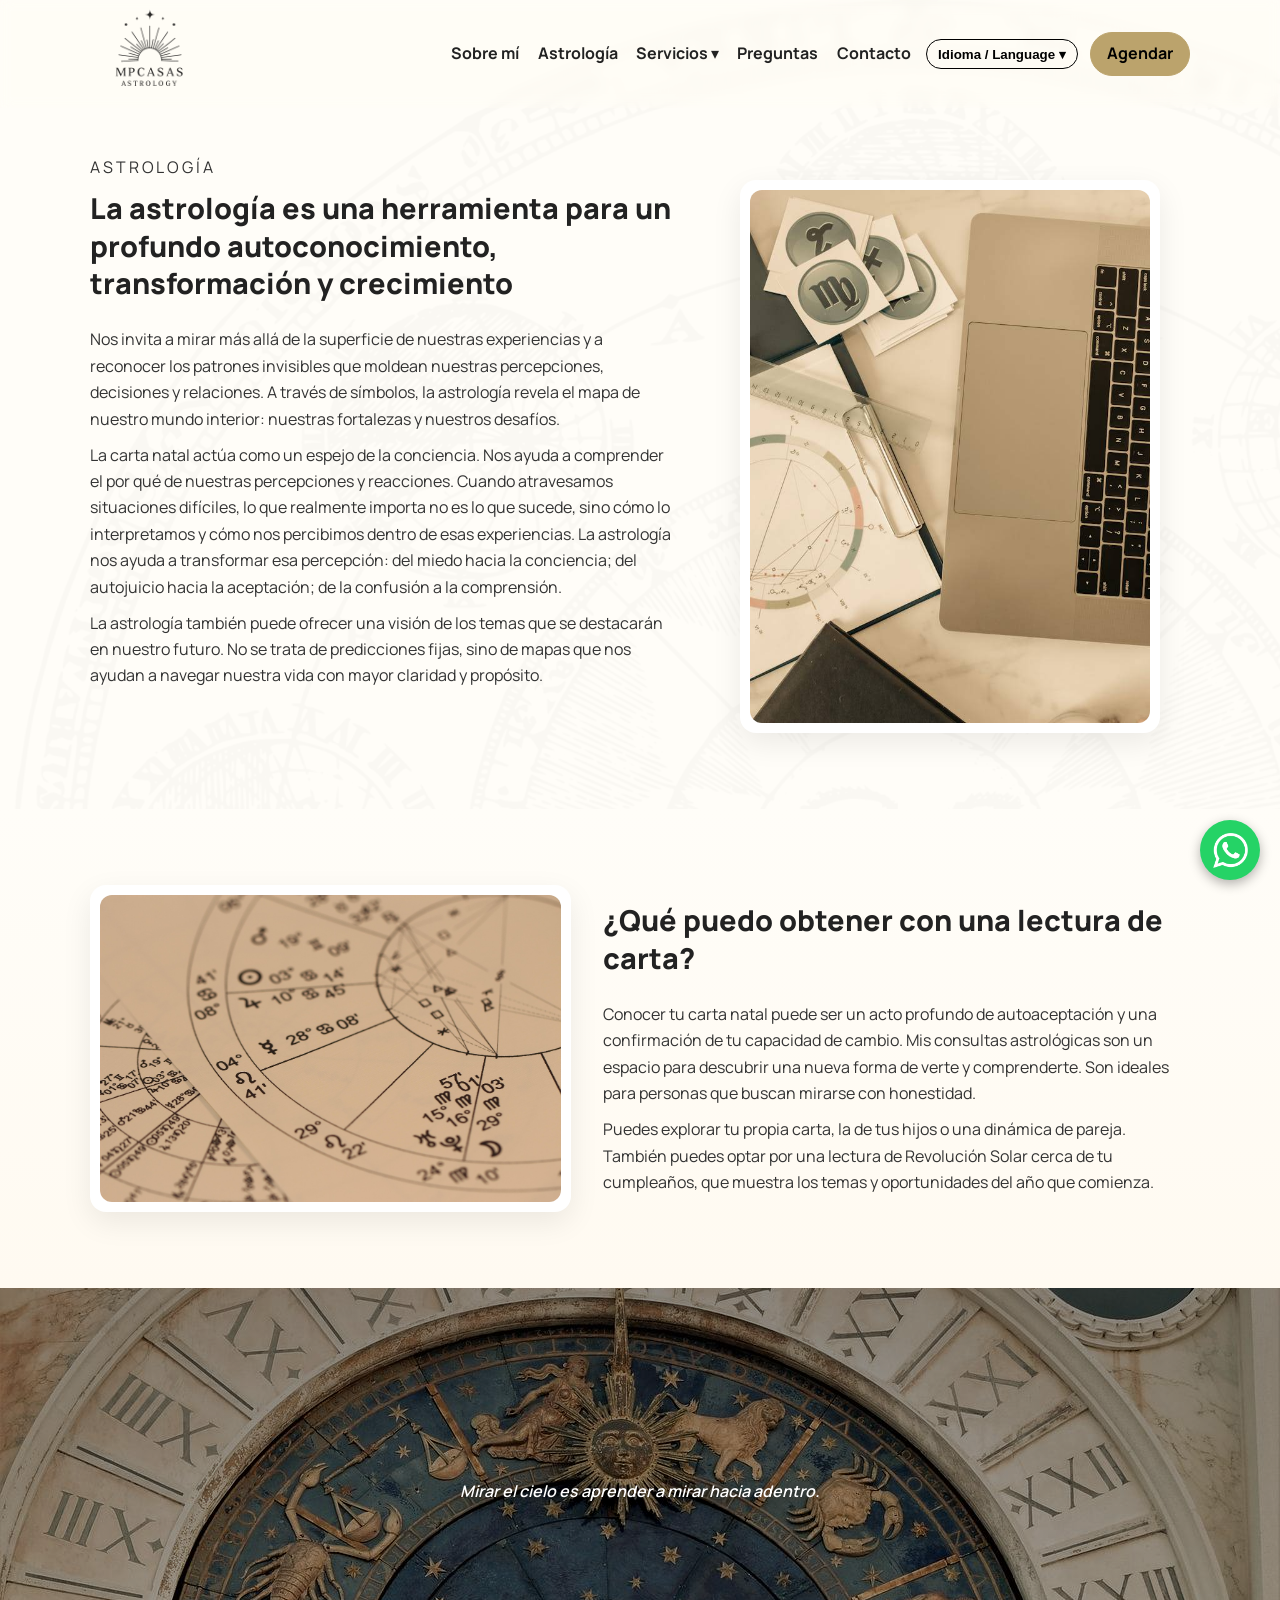
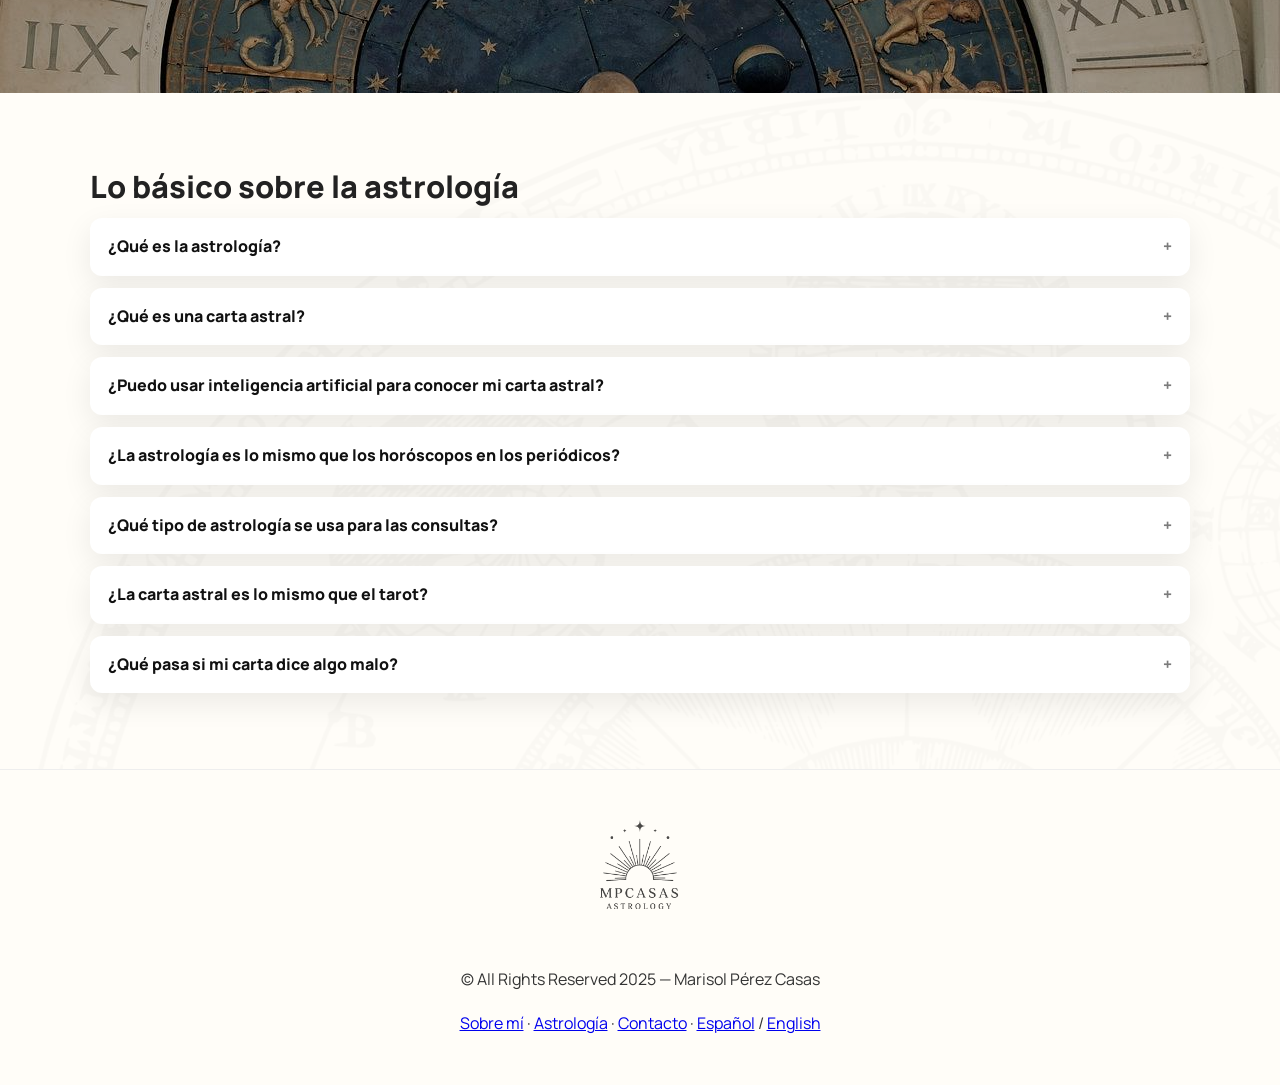
==== commit 0e70ccf6: "Add files via upload" ====
--- a/astrologia.html
+++ b/astrologia.html
@@ -185,11 +185,8 @@
               </div>
 
               <figure class="astro-fig-small">
-                <img src="carta.webp" alt="Ejemplo de carta natal">
-                <figcaption>
-                  <span class="i18n" data-lang="en">Example natal chart.</span>
-                  <span class="i18n" data-lang="es">Ejemplo de carta natal.</span>
-                </figcaption>
+                <img src="CARTA.jpg" alt="Ejemplo de carta astral" loading="lazy">
+                <figcaption>Ejemplo de una carta astral</figcaption>
               </figure>
             </div>
           </article>
--- a/styles.css
+++ b/styles.css
@@ -432,6 +432,29 @@
   }
 }
 
+/* PARALLAX EN MÓVIL - iOS compatible */
+@media (max-width: 768px) {
+  .band::before {
+    background-attachment: scroll !important;
+    will-change: transform;
+  }
+}
+
+/* PARALLAX MÓVIL - Usar la variable que setea JavaScript */
+@media (max-width: 768px) {
+  .band::before {
+    background-attachment: scroll !important;
+    transform: translateY(var(--parallax-y, 0)) translateZ(0);
+    will-change: transform;
+  }
+  
+  .astro-band::before {
+    background-attachment: scroll !important;
+    transform: translateY(var(--parallax-y, 0)) translateZ(0);
+    will-change: transform;
+  }
+}
+
 .cta{position:relative;padding:0}
 .cta.cta-bg{background:url("./luna-atardecer.jpg?v=1") center/cover no-repeat;background-attachment:fixed;min-height:60vh}
 .cta-overlay{position:absolute;inset:0;background:linear-gradient(180deg,rgba(0,0,0,.45),rgba(0,0,0,.35));z-index:0}
@@ -757,3 +780,14 @@
     background:#f5f5f5;
   }
 }
+
+/* CTA FINAL - Optimización para iOS */
+@media (max-width: 768px) {
+  .cta.cta-bg {
+    background-attachment: scroll !important; /* Fixed no funciona bien en iOS */
+    background-size: cover;
+    background-position: center;
+    min-height: 70vh; /* Un poco más alto para compensar */
+    image-rendering: -webkit-optimize-contrast; /* Mejora calidad en iOS */
+  }
+}
--- a/astrologia.css
+++ b/astrologia.css
@@ -107,6 +107,9 @@
 .astro-q{
   width:100%; text-align:left; background:transparent; border:0; padding:16px 18px;
   font:inherit; font-weight:800; display:flex; justify-content:space-between; align-items:center; cursor:pointer;
+  color: #111 !important; /* AGREGAR: forzar negro */
+  -webkit-text-fill-color: #111 !important; /* AGREGAR: fix para iOS */
+  -webkit-appearance: none; /* AGREGAR: remover estilos nativos iOS */
 }
 .astro-icon{font-weight:900; opacity:.55; margin-left:12px; transition:.2s}
 .astro-q[aria-expanded="true"] .astro-icon{transform:rotate(45deg)}
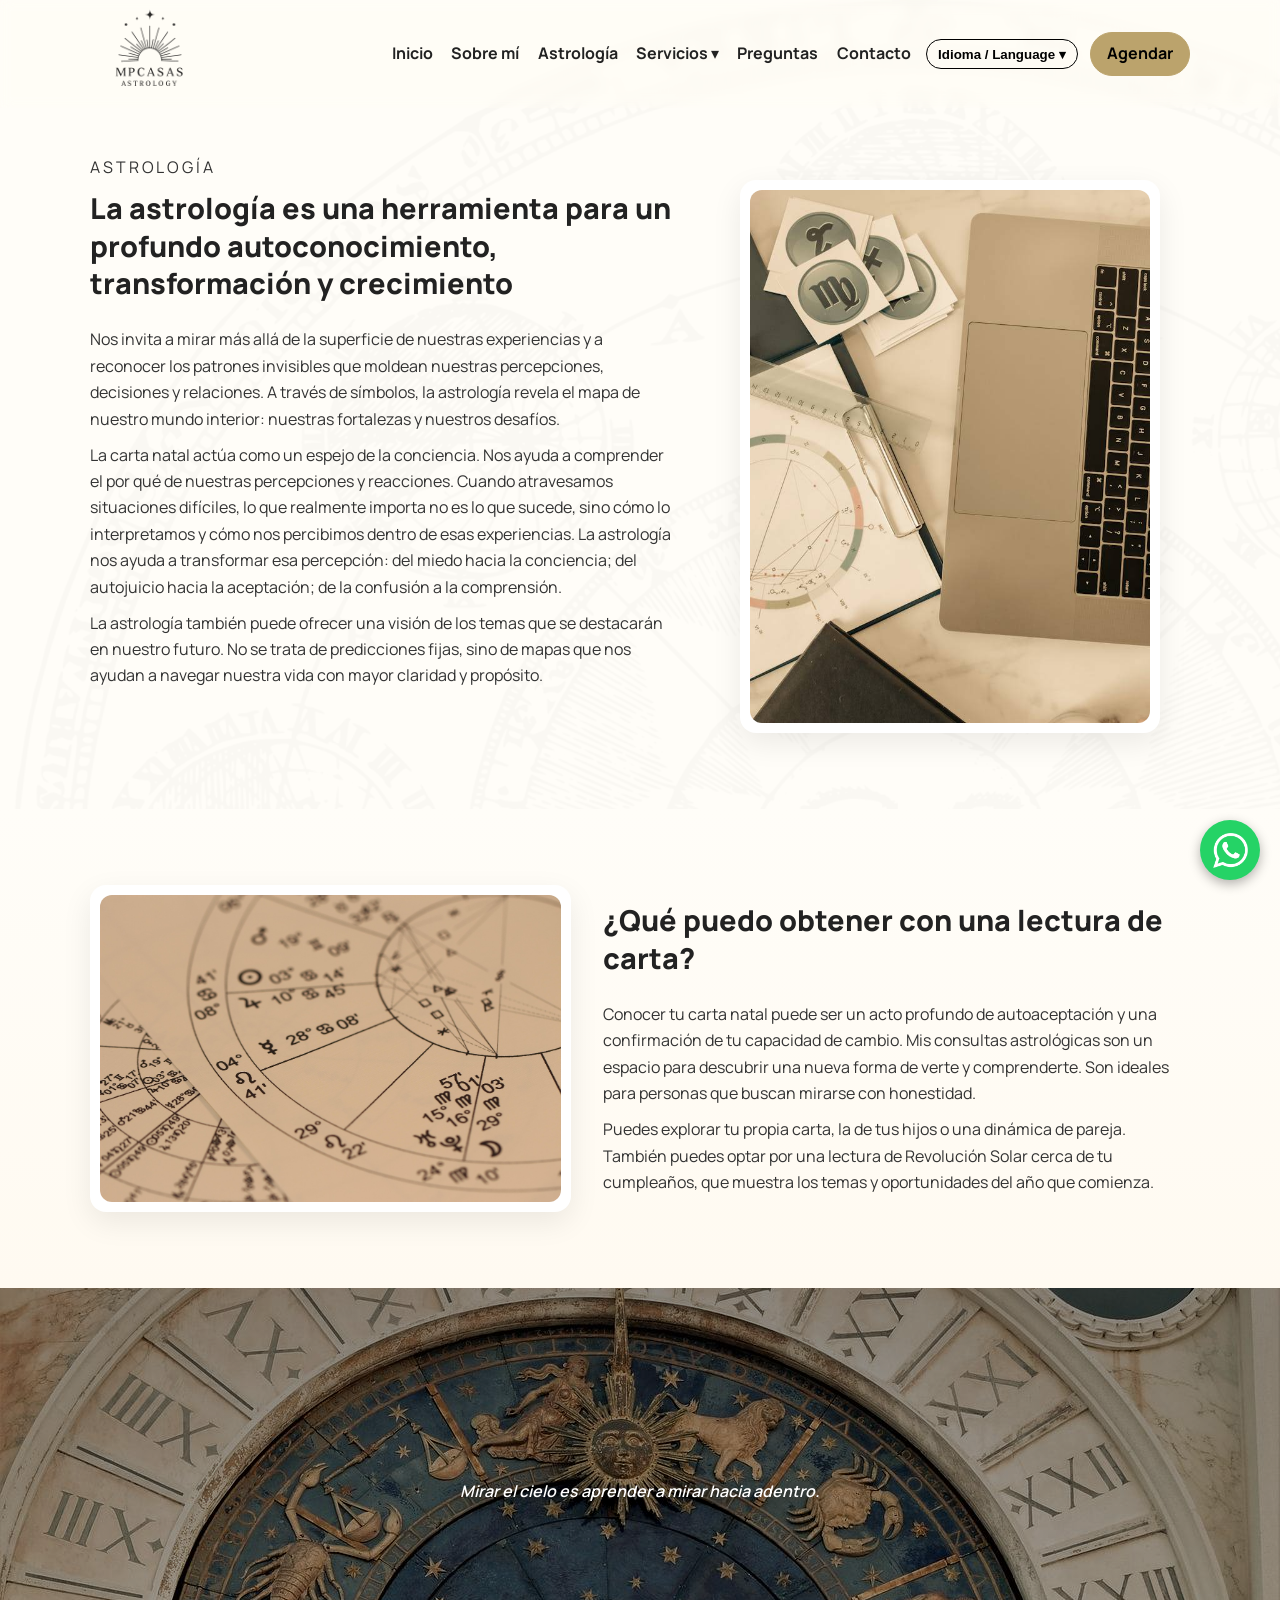
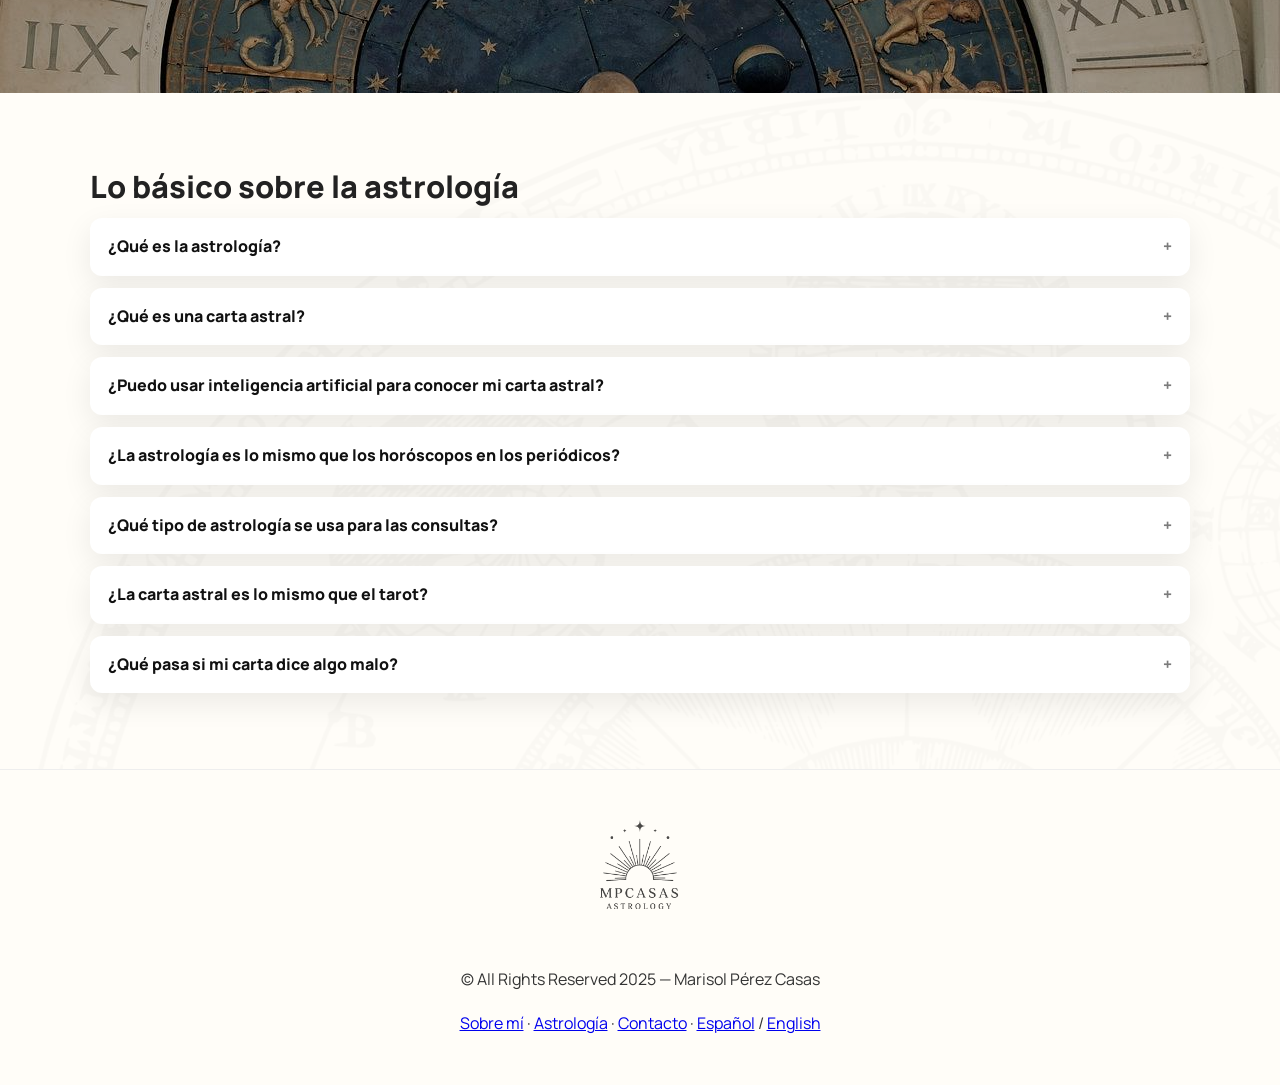
==== commit fe2a6349: "Add files via upload" ====
--- a/astrologia.html
+++ b/astrologia.html
@@ -24,6 +24,9 @@
         <img src="logo-marisol-negro.png" alt="Marisol Pérez Casas">
       </a>
       <nav class="site-nav" aria-label="Principal">
+        <a class="i18n" data-lang="es" href="index.html">Inicio</a>
+        <a class="i18n" data-lang="en" href="index.html">Home</a>
+
         <a href="sobre-mi.html">
           <span class="i18n" data-lang="es">Sobre mí</span>
           <span class="i18n" data-lang="en">About me</span>
@@ -186,7 +189,8 @@
 
               <figure class="astro-fig-small">
                 <img src="CARTA.jpg" alt="Ejemplo de carta astral" loading="lazy">
-                <figcaption>Ejemplo de una carta astral</figcaption>
+                <figcaption class="i18n" data-lang="es">Ejemplo de una carta astral</figcaption>
+                <figcaption class="i18n" data-lang="en">Carl Jung’s natal chart</figcaption>
               </figure>
             </div>
           </article>
--- a/styles.css
+++ b/styles.css
@@ -80,8 +80,8 @@
   margin-bottom: .5em;
 }
 .lead{
-  font-size:1.35rem; /* AUMENTADO: de 1.1rem a 1.35rem */
-  max-width:28ch; /* AGREGADO: límite de ancho */
+  font-size:1.35rem;
+  max-width:50ch; /* AUMENTADO: de 28ch a 50ch para desktop */
   margin-inline:auto;
   margin-bottom:1.5em;
   color:#fff !important
@@ -547,8 +547,8 @@
   }
 
   .hero-content .lead {
-    font-size: 1.15rem; /* AUMENTADO: de 1rem a 1.15rem */
-    max-width: 24ch; /* AGREGADO: límite de ancho */
+    font-size: 1.15rem;
+    max-width: 24ch; /* En móvil sigue en 24ch */
   }
 
   /* Botones CTA apilados */
